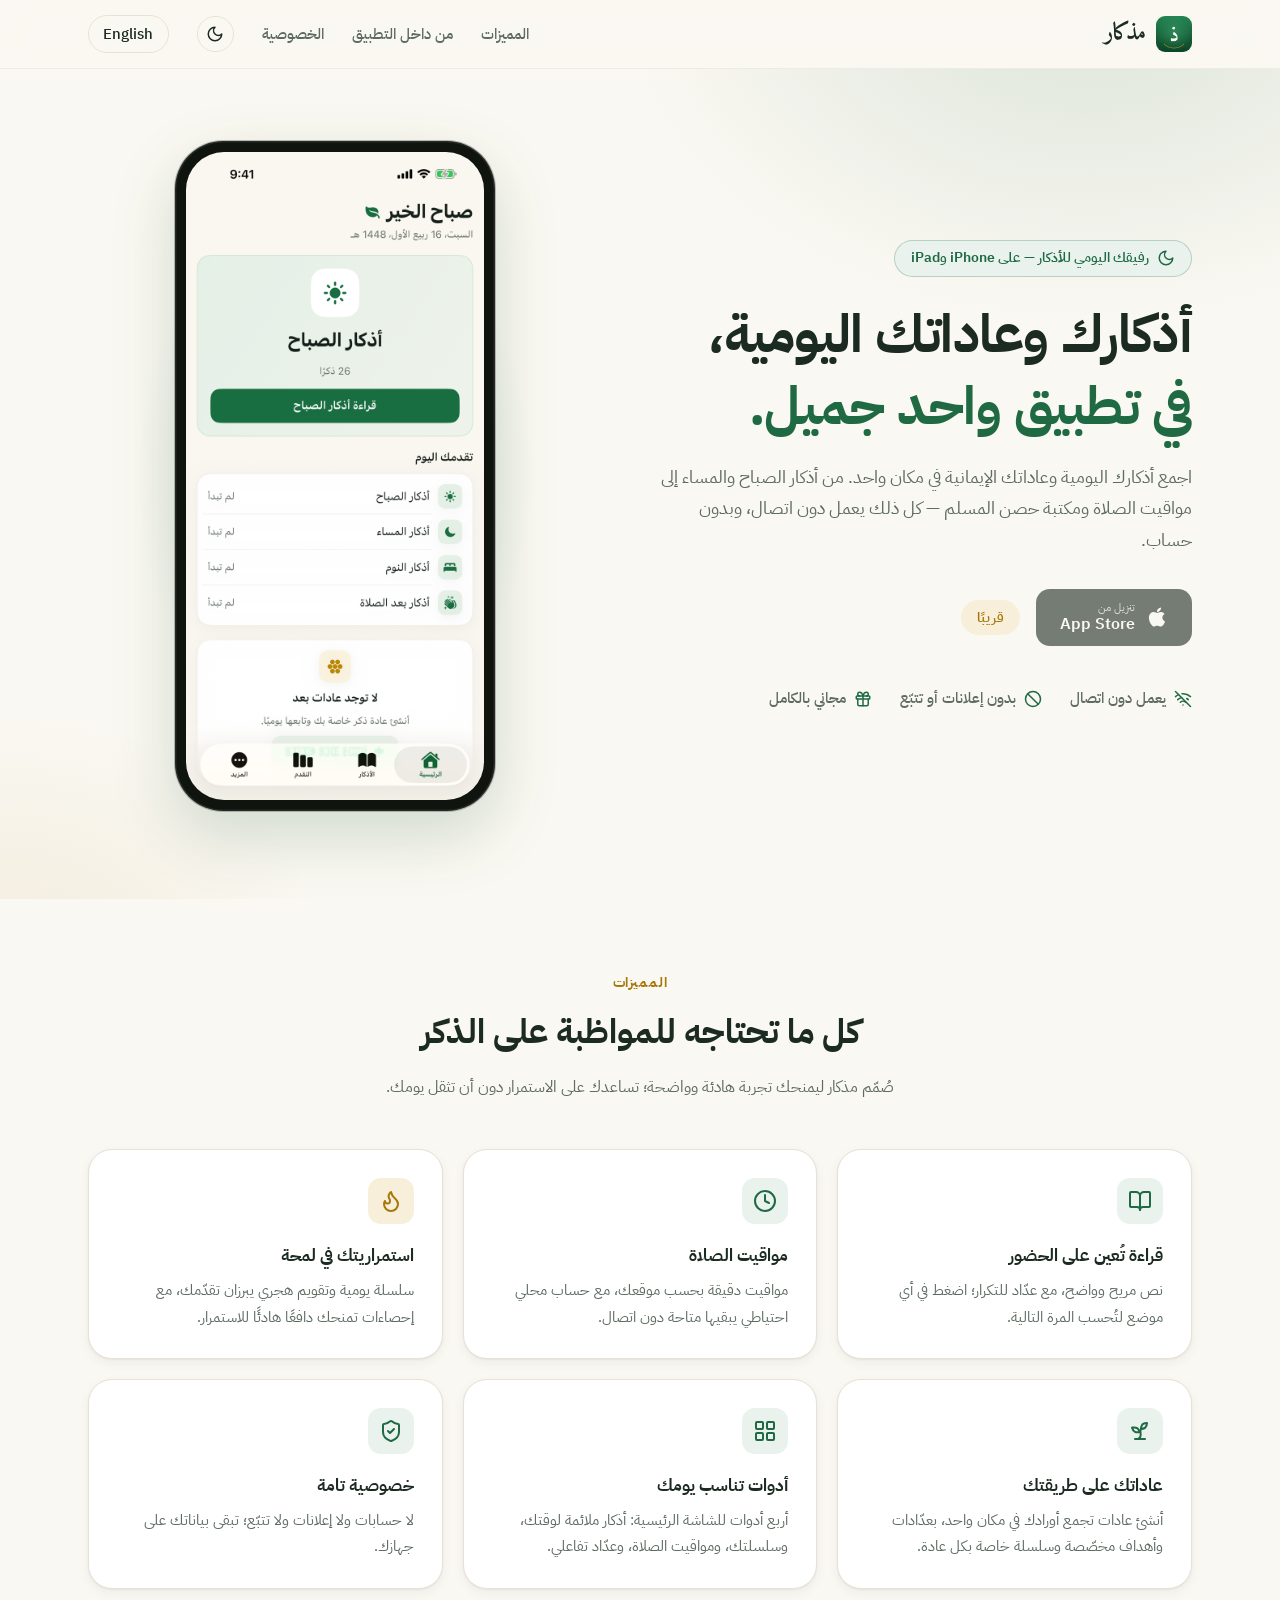
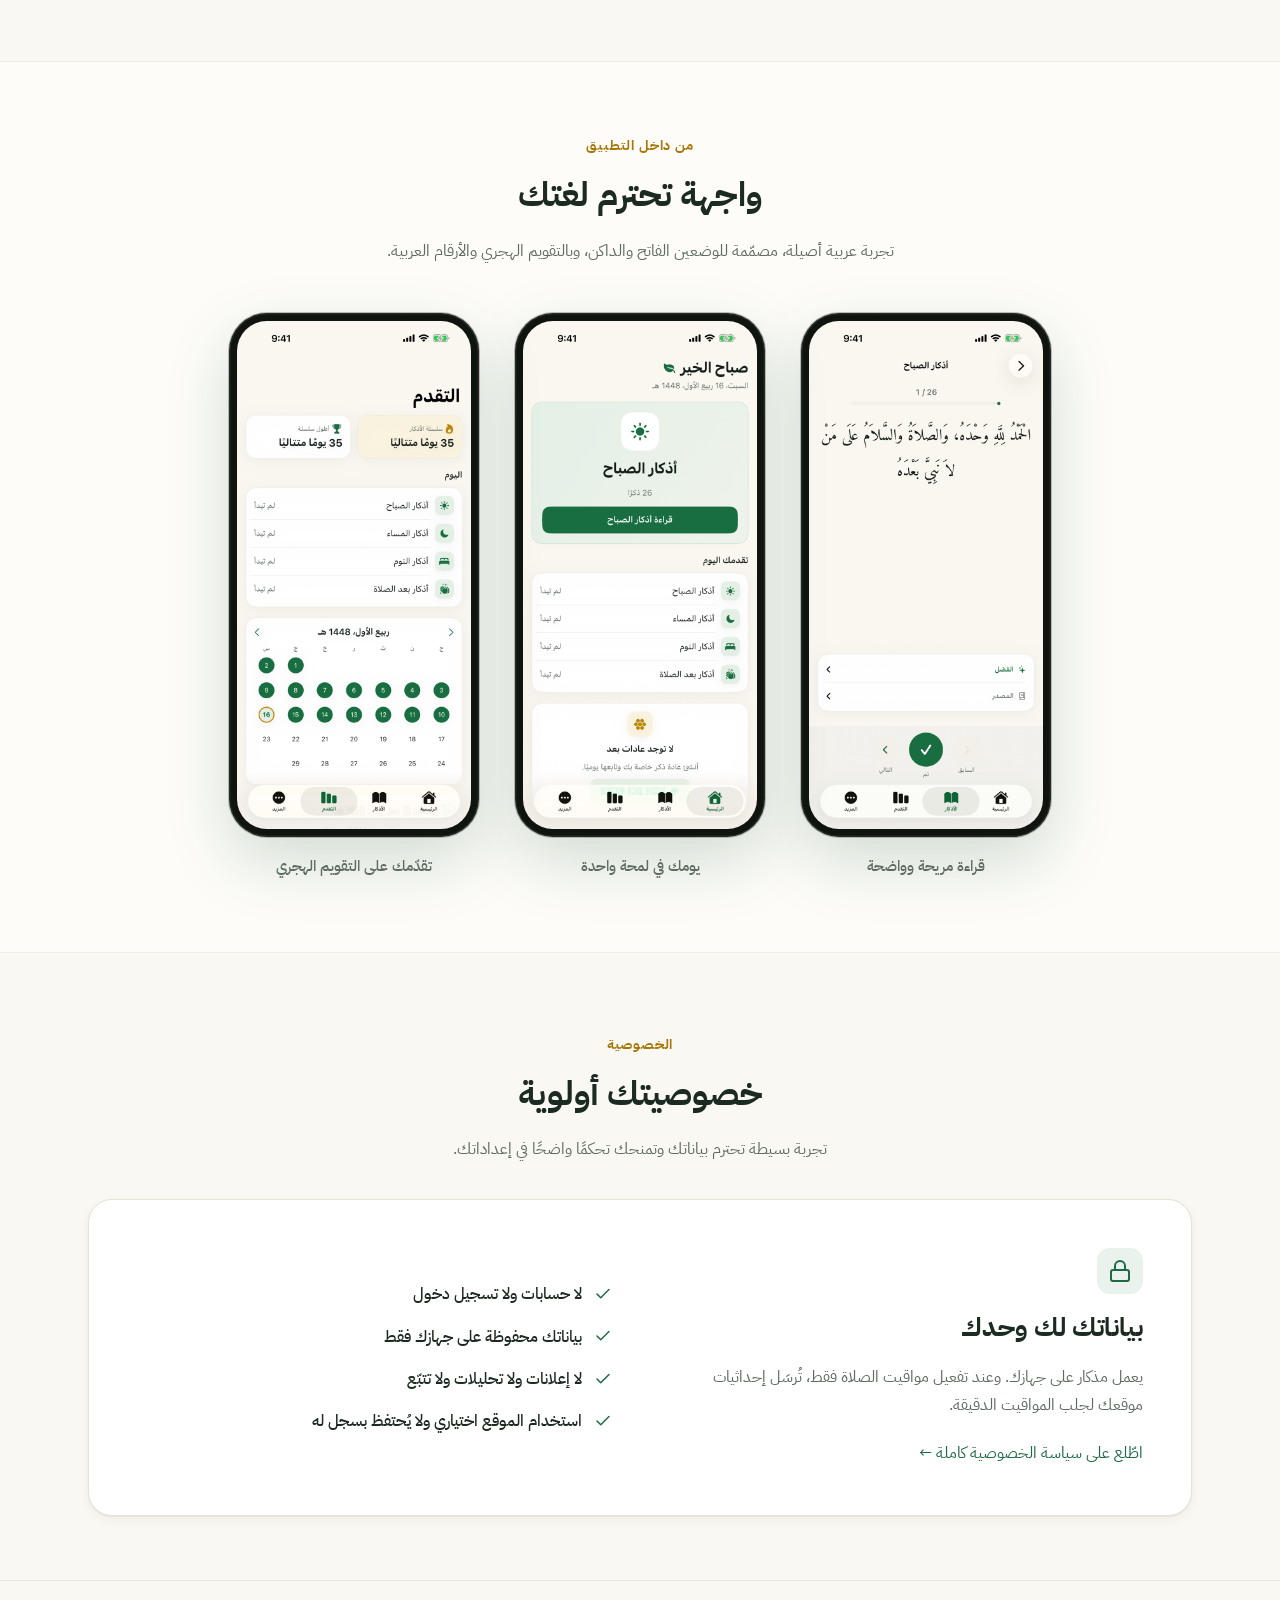
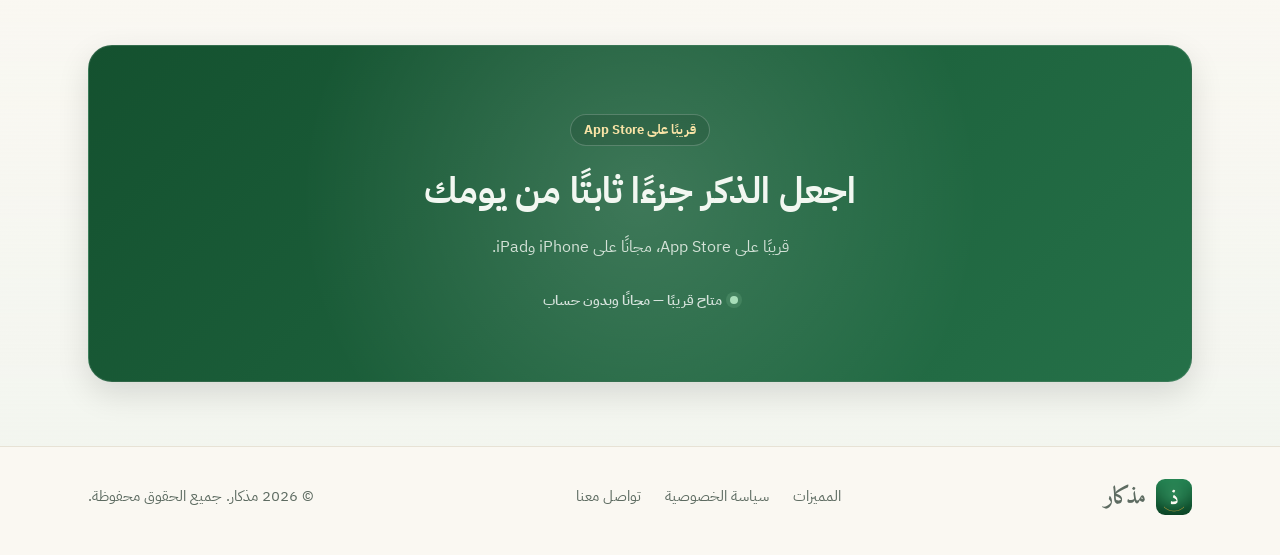
==== index.html @ 2641f6a2 "Point canonical and og:image URLs at mithkar.ibtihal.dev" ====
<!DOCTYPE html>
<html lang="ar" dir="rtl">
<head>
<meta charset="utf-8">
<meta name="viewport" content="width=device-width, initial-scale=1">
<title>مذكار — أذكارك وعاداتك اليومية</title>
<meta name="description" content="مذكار تطبيق للأذكار والعادات اليومية على iPhone وiPad: أذكار مختارة، ومكتبة حصن المسلم، ومواقيت الصلاة، وعادات تعينك على الاستمرار. يعمل دون اتصال وبدون حساب.">
<meta name="theme-color" content="#FAF8F2">
<meta property="og:title" content="مذكار — أذكارك وعاداتك اليومية">
<meta property="og:description" content="رفيقك اليومي لأذكارك وعاداتك الإيمانية — دون اتصال، وبدون حساب أو تتبّع.">
<meta property="og:image" content="https://mithkar.ibtihal.dev/assets/icon.png">
<meta property="og:locale" content="ar">
<meta property="og:type" content="website">
<link rel="canonical" href="https://mithkar.ibtihal.dev/">
<link rel="icon" href="assets/icon.png">
<link rel="preconnect" href="https://fonts.googleapis.com">
<link rel="preconnect" href="https://fonts.gstatic.com" crossorigin>
<link href="https://fonts.googleapis.com/css2?family=IBM+Plex+Sans+Arabic:wght@400;500;600;700&family=Amiri:wght@700&display=swap" rel="stylesheet">
<script>
(function(){try{var t=localStorage.getItem("mithkar-theme");if(t)document.documentElement.dataset.theme=t}catch(e){}})();
/* App screenshots follow the effective theme: with a manual override the
   dark <source> media is forced on ("all") or off ("not all"); without one it
   falls back to the OS preference. */
function applyShotTheme(){var t=document.documentElement.dataset.theme;document.querySelectorAll("picture source").forEach(function(s){s.media=t?(t==="dark"?"all":"not all"):"(prefers-color-scheme: dark)"})}
function toggleTheme(){var r=document.documentElement,d=r.dataset.theme?r.dataset.theme==="dark":matchMedia("(prefers-color-scheme: dark)").matches,n=d?"light":"dark";r.dataset.theme=n;try{localStorage.setItem("mithkar-theme",n)}catch(e){}applyShotTheme()}
document.addEventListener("DOMContentLoaded",applyShotTheme);
</script>
<link rel="stylesheet" href="styles.css?v=20260829.5">
</head>
<body>

<a class="skip-link" href="#main-content">انتقل إلى المحتوى الرئيسي</a>

<header class="site-header">
  <div class="wrap">
    <a class="brand" href="index.html" aria-label="مذكار — الرئيسية">
      <img src="assets/icon.png" alt="أيقونة مذكار">
      <span class="name">مذكار</span>
    </a>
    <nav class="nav">
      <a href="#features" class="hide-mobile">المميزات</a>
      <a href="#screens" class="hide-mobile">من داخل التطبيق</a>
      <a href="privacy.html">الخصوصية</a>
      <button class="theme-toggle" type="button" onclick="toggleTheme()" aria-label="تبديل المظهر" title="تبديل المظهر"><svg class="icon icon-sm icon-sun" aria-hidden="true" viewBox="0 0 24 24"><circle cx="12" cy="12" r="4"/><path d="M12 2v2"/><path d="M12 20v2"/><path d="m4.93 4.93 1.41 1.41"/><path d="m17.66 17.66 1.41 1.41"/><path d="M2 12h2"/><path d="M20 12h2"/><path d="m6.34 17.66-1.41 1.41"/><path d="m19.07 4.93-1.41 1.41"/></svg><svg class="icon icon-sm icon-moon" aria-hidden="true" viewBox="0 0 24 24"><path d="M12 3a6 6 0 0 0 9 9 9 9 0 1 1-9-9Z"/></svg></button>
      <a href="en.html" class="lang">English</a>
    </nav>
  </div>
</header>

<main id="main-content">
<section class="hero">
  <div class="wrap">
    <div>
      <span class="eyebrow-pill">
        <svg class="icon icon-sm" viewBox="0 0 24 24"><path d="M12 3a6 6 0 0 0 9 9 9 9 0 1 1-9-9Z"/></svg>
        رفيقك اليومي للأذكار — على iPhone وiPad
      </span>
      <h1>أذكارك وعاداتك اليومية،<br><span class="accent">في تطبيق واحد جميل.</span></h1>
      <p class="lede">اجمع أذكارك اليومية وعاداتك الإيمانية في مكان واحد. من أذكار الصباح والمساء إلى مواقيت الصلاة ومكتبة حصن المسلم — كل ذلك يعمل دون اتصال، وبدون حساب.</p>
      <div class="cta-row">
        <div class="btn-store disabled" role="img" aria-label="مذكار متاح قريبًا على App Store">
          <svg viewBox="0 0 384 512" aria-hidden="true"><path d="M318.7 268.7c-.2-36.7 16.4-64.4 50-84.8-18.8-26.9-47.2-41.7-84.7-44.6-35.5-2.7-74.3 20.7-88.5 20.7-15 0-49.4-19.7-76.4-19.7C63.3 141.2 4 184.8 4 273.5q0 39.3 14.4 81.2c12.8 36.7 59 126.7 107.2 125.2 25.2-.6 43-17.9 75.8-17.9 31.8 0 48.3 17.9 76.4 17.9 48.6-.7 90.4-82.5 102.6-119.3-65.2-30.7-61.7-90-61.7-91.9zm-56.6-164.2c27.3-32.4 24.8-61.9 24-72.5-24.1 1.4-52 16.4-67.9 34.9-17.5 19.8-27.8 44.3-25.6 71.9 26.1 2 49.9-11.4 69.5-34.3z"/></svg>
          <span class="two-line"><small>تنزيل من</small>App Store</span>
        </div>
        <span class="soon">قريبًا</span>
      </div>
      <div class="trust-row">
        <span><svg class="icon icon-sm" viewBox="0 0 24 24"><path d="M12 20h.01"/><path d="M8.5 16.429a5 5 0 0 1 7 0"/><path d="M5 12.859a10 10 0 0 1 5.17-2.69"/><path d="M19 12.859a10 10 0 0 0-2.007-1.523"/><path d="M2 8.82a15 15 0 0 1 4.177-2.643"/><path d="M22 8.82a15 15 0 0 0-11.288-3.764"/><path d="m2 2 20 20"/></svg> يعمل دون اتصال</span>
        <span><svg class="icon icon-sm" viewBox="0 0 24 24"><circle cx="12" cy="12" r="10"/><path d="m4.9 4.9 14.2 14.2"/></svg> بدون إعلانات أو تتبّع</span>
        <span><svg class="icon icon-sm" viewBox="0 0 24 24"><rect x="3" y="8" width="18" height="4" rx="1"/><path d="M12 8v13"/><path d="M19 12v7a2 2 0 0 1-2 2H7a2 2 0 0 1-2-2v-7"/><path d="M7.5 8a2.5 2.5 0 0 1 0-5A4.8 8 0 0 1 12 8a4.8 8 0 0 1 4.5-5 2.5 2.5 0 0 1 0 5"/></svg> مجاني بالكامل</span>
      </div>
    </div>
    <div class="hero-device">
      <div class="device"><picture><source media="(prefers-color-scheme: dark)" srcset="assets/01_home_ar_dark.png"><img src="assets/01_home_ar.png" alt="الشاشة الرئيسية لتطبيق مذكار" width="736" height="1600" decoding="async" fetchpriority="high"></picture></div>
    </div>
  </div>
</section>

<section class="section" id="features">
  <div class="wrap">
    <div class="section-head">
      <div class="eyebrow">المميزات</div>
      <h2>كل ما تحتاجه للمواظبة على الذكر</h2>
      <p>صُمّم مذكار ليمنحك تجربة هادئة وواضحة؛ تساعدك على الاستمرار دون أن تثقل يومك.</p>
    </div>
    <div class="features">
      <div class="card">
        <div class="icon-tile"><svg class="icon" viewBox="0 0 24 24"><path d="M12 7v14"/><path d="M3 18a1 1 0 0 1-1-1V4a1 1 0 0 1 1-1h5a4 4 0 0 1 4 4 4 4 0 0 1 4-4h5a1 1 0 0 1 1 1v13a1 1 0 0 1-1 1h-6a3 3 0 0 0-3 3 3 3 0 0 0-3-3z"/></svg></div>
        <h3>قراءة تُعين على الحضور</h3>
        <p>نص مريح وواضح، مع عدّاد للتكرار؛ اضغط في أي موضع لتُحسب المرة التالية.</p>
      </div>
      <div class="card">
        <div class="icon-tile"><svg class="icon" viewBox="0 0 24 24"><circle cx="12" cy="12" r="10"/><polyline points="12 6 12 12 16 14"/></svg></div>
        <h3>مواقيت الصلاة</h3>
        <p>مواقيت دقيقة بحسب موقعك، مع حساب محلي احتياطي يبقيها متاحة دون اتصال.</p>
      </div>
      <div class="card">
        <div class="icon-tile gold"><svg class="icon" viewBox="0 0 24 24"><path d="M8.5 14.5A2.5 2.5 0 0 0 11 12c0-1.38-.5-2-1-3-1.072-2.143-.224-4.054 2-6 .5 2.5 2 4.9 4 6.5 2 1.6 3 3.5 3 5.5a7 7 0 1 1-14 0c0-1.153.433-2.294 1-3a2.5 2.5 0 0 0 2.5 2.5z"/></svg></div>
        <h3>استمراريتك في لمحة</h3>
        <p>سلسلة يومية وتقويم هجري يبرزان تقدّمك، مع إحصاءات تمنحك دافعًا هادئًا للاستمرار.</p>
      </div>
      <div class="card">
        <div class="icon-tile"><svg class="icon" viewBox="0 0 24 24"><path d="M7 20h10"/><path d="M10 20c5.5-2.5.8-6.4 3-10"/><path d="M9.5 9.4c1.1.8 1.8 2.2 2.3 3.7-2 .4-3.5.4-4.8-.3-1.2-.6-2.3-1.9-3-4.2 2.8-.5 4.4 0 5.5.8z"/><path d="M14.1 6a7 7 0 0 0-1.1 4c1.9-.1 3.3-.6 4.3-1.4 1-1 1.6-2.3 1.7-4.6-3.1.2-4.5 1-4.9 2z"/></svg></div>
        <h3>عاداتك على طريقتك</h3>
        <p>أنشئ عادات تجمع أورادك في مكان واحد، بعدّادات وأهداف مخصّصة وسلسلة خاصة بكل عادة.</p>
      </div>
      <div class="card">
        <div class="icon-tile"><svg class="icon" viewBox="0 0 24 24"><rect width="7" height="7" x="3" y="3" rx="1"/><rect width="7" height="7" x="14" y="3" rx="1"/><rect width="7" height="7" x="14" y="14" rx="1"/><rect width="7" height="7" x="3" y="14" rx="1"/></svg></div>
        <h3>أدوات تناسب يومك</h3>
        <p>أربع أدوات للشاشة الرئيسية: أذكار ملائمة لوقتك، وسلسلتك، ومواقيت الصلاة، وعدّاد تفاعلي.</p>
      </div>
      <div class="card">
        <div class="icon-tile"><svg class="icon" viewBox="0 0 24 24"><path d="M20 13c0 5-3.5 7.5-7.66 8.95a1 1 0 0 1-.67-.01C7.5 20.5 4 18 4 13V6a1 1 0 0 1 1-1c2 0 4.5-1.2 6.24-2.72a1 1 0 0 1 1.52 0C14.51 3.81 17 5 19 5a1 1 0 0 1 1 1z"/><path d="m9 12 2 2 4-4"/></svg></div>
        <h3>خصوصية تامة</h3>
        <p>لا حسابات ولا إعلانات ولا تتبّع؛ تبقى بياناتك على جهازك.</p>
      </div>
    </div>
  </div>
</section>

<section class="section tinted" id="screens">
  <div class="wrap">
    <div class="section-head">
      <div class="eyebrow">من داخل التطبيق</div>
      <h2>واجهة تحترم لغتك</h2>
      <p>تجربة عربية أصيلة، مصمّمة للوضعين الفاتح والداكن، وبالتقويم الهجري والأرقام العربية.</p>
    </div>
    <div class="screens">
      <figure class="screen">
        <div class="device"><picture><source media="(prefers-color-scheme: dark)" srcset="assets/05_reading_ar_dark.png"><img src="assets/05_reading_ar.png" alt="صفحة قراءة الأذكار" width="736" height="1600" loading="lazy"></picture></div>
        <figcaption>قراءة مريحة وواضحة</figcaption>
      </figure>
      <figure class="screen">
        <div class="device"><picture><source media="(prefers-color-scheme: dark)" srcset="assets/01_home_ar_dark.png"><img src="assets/01_home_ar.png" alt="الشاشة الرئيسية" width="736" height="1600" loading="lazy"></picture></div>
        <figcaption>يومك في لمحة واحدة</figcaption>
      </figure>
      <figure class="screen">
        <div class="device"><picture><source media="(prefers-color-scheme: dark)" srcset="assets/02_progress_ar_dark.png"><img src="assets/02_progress_ar.png" alt="شاشة التقدم والتقويم الهجري" width="736" height="1600" loading="lazy"></picture></div>
        <figcaption>تقدّمك على التقويم الهجري</figcaption>
      </figure>
    </div>
  </div>
</section>

<section class="section privacy-section" id="privacy">
  <div class="wrap">
    <div class="section-head section-head-compact">
      <div class="eyebrow">الخصوصية</div>
      <h2>خصوصيتك أولوية</h2>
      <p>تجربة بسيطة تحترم بياناتك وتمنحك تحكمًا واضحًا في إعداداتك.</p>
    </div>
    <div class="privacy-grid">
      <div>
        <div class="badge-lock"><svg class="icon" viewBox="0 0 24 24"><rect width="18" height="11" x="3" y="11" rx="2" ry="2"/><path d="M7 11V7a5 5 0 0 1 10 0v4"/></svg></div>
        <h2>بياناتك لك وحدك</h2>
        <p>يعمل مذكار على جهازك. وعند تفعيل مواقيت الصلاة فقط، تُرسَل إحداثيات موقعك لجلب المواقيت الدقيقة.</p>
        <a href="privacy.html">اطّلع على سياسة الخصوصية كاملة ←</a>
      </div>
      <ul class="check-list">
        <li><svg class="icon icon-sm" viewBox="0 0 24 24"><path d="M20 6 9 17l-5-5"/></svg> لا حسابات ولا تسجيل دخول</li>
        <li><svg class="icon icon-sm" viewBox="0 0 24 24"><path d="M20 6 9 17l-5-5"/></svg> بياناتك محفوظة على جهازك فقط</li>
        <li><svg class="icon icon-sm" viewBox="0 0 24 24"><path d="M20 6 9 17l-5-5"/></svg> لا إعلانات ولا تحليلات ولا تتبّع</li>
        <li><svg class="icon icon-sm" viewBox="0 0 24 24"><path d="M20 6 9 17l-5-5"/></svg> استخدام الموقع اختياري ولا يُحتفظ بسجل له</li>
      </ul>
    </div>
  </div>
</section>

<section class="final-cta-section" aria-labelledby="cta-title">
  <div class="wrap">
    <div class="cta-band">
      <span class="cta-kicker">قريبًا على App Store</span>
      <h2 id="cta-title">اجعل الذكر جزءًا ثابتًا من يومك</h2>
      <p>قريبًا على App Store، مجانًا على iPhone وiPad.</p>
      <div class="cta-availability"><span aria-hidden="true"></span> متاح قريبًا — مجانًا وبدون حساب</div>
    </div>
  </div>
</section>
</main>

<footer class="site-footer">
  <div class="wrap">
    <a class="brand" href="index.html" aria-label="مذكار — الرئيسية">
      <img src="assets/icon.png" alt="">
      <span class="name">مذكار</span>
    </a>
    <nav>
      <a href="#features">المميزات</a>
      <a href="privacy.html">سياسة الخصوصية</a>
      <a href="mailto:ibtihal.alhejaili@gmail.com">تواصل معنا</a>
    </nav>
    <span>© 2026 مذكار. جميع الحقوق محفوظة.</span>
  </div>
</footer>

</body>
</html>
---- styles.css ----
/* Mithkar site — shared styles (RTL & LTR via logical properties) */
:root {
  --bg: #FAF8F2;
  --surface: #FFFFFF;
  --ink: #1C2B21;
  --muted: #5D6B61;
  --line: #E7E2D5;
  --green: #1F6A43;
  --green-deep: #14512F;
  --green-ink: #0E3B22;
  --green-soft: #E9F2EC;
  --gold: #A8770A;
  --gold-soft: #F7EFD9;
  --cta-from: #14512F;
  --cta-to: #2A7A50;
  --cta-text: #F2F7F1;
  --shadow-sm: 0 1px 2px rgb(28 43 33 / .06), 0 4px 12px rgb(28 43 33 / .05);
  --shadow-lg: 0 24px 64px rgb(20 81 47 / .18);
  --r-sm: 12px; --r-md: 16px; --r-lg: 24px;
}
@media (prefers-color-scheme: dark) {
  :root:not([data-theme="light"]) {
    --bg: #12160F;
    --surface: #1A2018;
    --ink: #E9E7DE;
    --muted: #9FA89B;
    --line: #2A322A;
    --green: #7CC59A;
    --green-deep: #5FB183;
    --green-ink: #CBE8D6;
    --green-soft: #1D2B21;
    --gold: #D9A83C;
    --gold-soft: #2A2314;
    --cta-from: #163A27;
    --cta-to: #1E4E34;
    --cta-text: #F1F5EF;
    --shadow-sm: 0 1px 2px rgb(0 0 0 / .3), 0 4px 12px rgb(0 0 0 / .25);
    --shadow-lg: 0 24px 64px rgb(0 0 0 / .5);
  }
}
:root[data-theme="dark"] {
    --bg: #12160F;
    --surface: #1A2018;
    --ink: #E9E7DE;
    --muted: #9FA89B;
    --line: #2A322A;
    --green: #7CC59A;
    --green-deep: #5FB183;
    --green-ink: #CBE8D6;
    --green-soft: #1D2B21;
    --gold: #D9A83C;
    --gold-soft: #2A2314;
    --cta-from: #163A27;
    --cta-to: #1E4E34;
    --cta-text: #F1F5EF;
    --shadow-sm: 0 1px 2px rgb(0 0 0 / .3), 0 4px 12px rgb(0 0 0 / .25);
    --shadow-lg: 0 24px 64px rgb(0 0 0 / .5);
}

* { margin: 0; padding: 0; box-sizing: border-box; }
html { scroll-behavior: smooth; scroll-padding-top: 5.5rem; }
html:focus-within { scroll-behavior: smooth; }
body {
  font-family: "IBM Plex Sans Arabic", "IBM Plex Sans", -apple-system, "Segoe UI", sans-serif;
  background: var(--bg); color: var(--ink);
  line-height: 1.75; font-size: 1rem;
  -webkit-font-smoothing: antialiased;
}
a { color: var(--green); text-decoration: none; }
a:hover { text-decoration: underline; text-underline-offset: .18em; }
a:focus-visible, button:focus-visible { outline: 3px solid var(--gold); outline-offset: 3px; }
img { max-width: 100%; display: block; }
.wrap { max-width: 72rem; margin-inline: auto; padding-inline: 1.5rem; }
.skip-link { position: fixed; inset-inline-start: 1rem; top: .75rem; z-index: 100; padding: .55rem 1rem; border-radius: .6rem; background: var(--ink); color: var(--bg); transform: translateY(-160%); }
.skip-link:focus { transform: translateY(0); }

.icon { width: 24px; height: 24px; stroke: currentColor; fill: none;
        stroke-width: 2; stroke-linecap: round; stroke-linejoin: round; flex: none; }
.icon-sm { width: 18px; height: 18px; }

/* ---------- header ---------- */
.site-header {
  position: sticky; top: 0; z-index: 20;
  background: color-mix(in srgb, var(--bg) 82%, transparent);
  -webkit-backdrop-filter: blur(14px); backdrop-filter: blur(14px);
  border-bottom: 1px solid color-mix(in srgb, var(--line) 60%, transparent);
}
.site-header .wrap { display: flex; align-items: center; justify-content: space-between; height: 4.25rem; }
.brand { display: flex; align-items: center; gap: .65rem; color: var(--ink); }
.brand img { width: 36px; height: 36px; border-radius: 9px; }
.brand .name { font-family: "Amiri", serif; font-weight: 700; font-size: 1.45rem; line-height: 1; }
.brand .name-latin { font-weight: 700; font-size: 1.15rem; }
.nav { display: flex; align-items: center; gap: 1.75rem; font-size: .95rem; font-weight: 500; }
.nav a { color: var(--muted); transition: color .15s; }
.nav a:hover { color: var(--ink); }
.nav .lang {
  border: 1px solid var(--line); border-radius: 999px;
  padding: .3rem .9rem; color: var(--ink);
}
.nav .lang:hover { border-color: var(--green); color: var(--green); }
.theme-toggle {
  width: 2.3rem; height: 2.3rem; border-radius: 999px;
  border: 1px solid var(--line); background: transparent; color: var(--ink);
  display: grid; place-items: center; cursor: pointer; padding: 0;
}
.theme-toggle:hover { border-color: var(--green); color: var(--green); }
.theme-toggle .icon-sun { display: none; }
.theme-toggle .icon-moon { display: block; }
@media (prefers-color-scheme: dark) {
  :root:not([data-theme="light"]) .theme-toggle .icon-sun { display: block; }
  :root:not([data-theme="light"]) .theme-toggle .icon-moon { display: none; }
}
:root[data-theme="dark"] .theme-toggle .icon-sun { display: block; }
:root[data-theme="dark"] .theme-toggle .icon-moon { display: none; }

/* ---------- buttons ---------- */
.btn-store {
  display: inline-flex; align-items: center; gap: .7rem;
  background: var(--ink); color: var(--bg);
  padding: .78rem 1.5rem; border-radius: 14px;
  font-weight: 600; font-size: 1.02rem; line-height: 1.2;
}
.btn-store svg { width: 22px; height: 22px; fill: currentColor; }
.btn-store .two-line { display: flex; flex-direction: column; align-items: flex-start; }
.btn-store .two-line small { font-size: .68rem; font-weight: 400; opacity: .8; }
.btn-store.disabled { opacity: .6; cursor: default; }
.soon {
  display: inline-flex; align-items: center; gap: .4rem;
  background: var(--gold-soft); color: var(--gold);
  border-radius: 999px; padding: .35rem 1rem;
  font-size: .85rem; font-weight: 600;
}

/* ---------- hero ---------- */
.hero { position: relative; overflow: clip; }
.hero::before {
  content: ""; position: absolute; inset: 0; z-index: -1;
  background:
    radial-gradient(42rem 30rem at 85% -10%, color-mix(in srgb, var(--green) 14%, transparent), transparent 70%),
    radial-gradient(30rem 24rem at 0% 110%, color-mix(in srgb, var(--gold) 10%, transparent), transparent 70%);
}
.hero .wrap {
  display: grid; grid-template-columns: 1.05fr .95fr; gap: 4rem;
  align-items: center; padding-block: 4.5rem 5.5rem;
}
.eyebrow-pill {
  display: inline-flex; align-items: center; gap: .5rem;
  background: var(--green-soft); color: var(--green);
  border: 1px solid color-mix(in srgb, var(--green) 25%, transparent);
  border-radius: 999px; padding: .35rem 1rem;
  font-size: .85rem; font-weight: 600; margin-bottom: 1.4rem;
}
.hero h1 {
  font-size: clamp(2.2rem, 4.5vw, 3.3rem); line-height: 1.35;
  font-weight: 700; letter-spacing: -.01em;
}
.hero h1 .accent { color: var(--green); }
.hero .lede {
  color: var(--muted); font-size: 1.13rem; max-width: 34rem;
  margin-block: 1.25rem 2rem;
}
.cta-row { display: flex; align-items: center; gap: 1rem; flex-wrap: wrap; }
.trust-row {
  display: flex; gap: 1.75rem; flex-wrap: wrap;
  margin-top: 2.5rem; color: var(--muted); font-size: .92rem; font-weight: 500;
}
.trust-row span { display: inline-flex; align-items: center; gap: .5rem; }
.trust-row .icon-sm { color: var(--green); }

.hero-device { justify-self: center; position: relative; }
.hero-device::before {
  content: ""; position: absolute; inset: 8% -12%; z-index: -1; border-radius: 50%;
  background: radial-gradient(closest-side, color-mix(in srgb, var(--green) 20%, transparent), transparent);
}
.device {
  background: #10140F; padding: 11px; border-radius: 48px;
  box-shadow: var(--shadow-lg), inset 0 0 0 1.5px rgb(255 255 255 / .09), 0 0 0 1px rgb(0 0 0 / .24);
  width: min(320px, 78vw);
}
.device img {
  display: block; width: 100%; height: auto !important;
  aspect-ratio: 736 / 1600; object-fit: contain;
  border-radius: 38px;
}

/* ---------- sections ---------- */
.section { padding-block: 4.5rem; }
.section.tinted { background: color-mix(in srgb, var(--surface) 55%, var(--bg));
                  border-block: 1px solid color-mix(in srgb, var(--line) 55%, transparent); }
.section-head { text-align: center; max-width: 38rem; margin: 0 auto 3rem; }
.section-head .eyebrow {
  color: var(--gold); font-weight: 700; font-size: .85rem;
  letter-spacing: .06em; text-transform: uppercase;
}
.section-head h2 { font-size: clamp(1.6rem, 3vw, 2.1rem); margin-block: .5rem .75rem; }
.section-head p { color: var(--muted); }

/* features */
.features { display: grid; grid-template-columns: repeat(3, 1fr); gap: 1.25rem; }
.card {
  background: var(--surface); border: 1px solid var(--line);
  border-radius: var(--r-lg); padding: 1.75rem;
  box-shadow: var(--shadow-sm);
  transition: transform .2s, box-shadow .2s;
}
@media (hover: hover) {
  .card:hover { transform: translateY(-3px); box-shadow: 0 8px 28px rgb(28 43 33 / .1); }
}
.icon-tile {
  width: 46px; height: 46px; border-radius: 13px;
  display: grid; place-items: center; margin-bottom: 1rem;
  background: var(--green-soft); color: var(--green);
}
.icon-tile.gold { background: var(--gold-soft); color: var(--gold); }
.card h3 { font-size: 1.08rem; margin-bottom: .4rem; }
.card p { color: var(--muted); font-size: .95rem; }

/* screens */
.screens { display: flex; justify-content: center; gap: 2.25rem; flex-wrap: wrap; }
.screen { text-align: center; }
.screen .device { width: min(250px, 70vw); padding: 8px; border-radius: 38px; }
.screen .device img { border-radius: 30px; }
.screen figcaption { margin-top: 1rem; color: var(--muted); font-size: .95rem; font-weight: 500; }

/* privacy */
.privacy-section { padding-block: 5rem 4rem; }
.section-head-compact { margin-bottom: 2.25rem; }
.privacy-grid {
  display: grid; grid-template-columns: 1fr 1fr; gap: 3.5rem; align-items: center;
  background: var(--surface); border: 1px solid var(--line);
  border-radius: var(--r-lg); padding: 3rem; box-shadow: var(--shadow-sm);
}
.privacy-grid h2 { font-size: 1.6rem; margin-block: .75rem .75rem; }
.privacy-grid > div > p { color: var(--muted); margin-bottom: 1.25rem; }
.check-list { list-style: none; display: grid; gap: .9rem; }
.check-list li { display: flex; align-items: flex-start; gap: .75rem; font-weight: 500; }
.check-list .icon-sm { color: var(--green); margin-top: .3rem; }
.badge-lock {
  width: 46px; height: 46px; border-radius: 13px;
  display: grid; place-items: center;
  background: var(--green-soft); color: var(--green);
}

/* closing call to action */
.final-cta-section {
  padding-block: 4rem;
  background: linear-gradient(180deg, transparent, color-mix(in srgb, var(--green-soft) 42%, transparent));
  border-top: 1px solid color-mix(in srgb, var(--line) 65%, transparent);
}
.cta-band {
  position: relative; overflow: hidden; isolation: isolate;
  background: linear-gradient(135deg, var(--cta-from), var(--cta-to) 130%);
  border: 1px solid color-mix(in srgb, var(--cta-text) 12%, transparent);
  box-shadow: 0 12px 32px rgb(0 0 0 / .12);
  border-radius: var(--r-lg); padding: 4.25rem 2rem; text-align: center; color: var(--cta-text);
}
.cta-band::before {
  content: ""; position: absolute; z-index: -1; inset: -60% 18% auto;
  width: 64%; aspect-ratio: 1; border-radius: 50%;
  background: radial-gradient(circle, rgb(255 255 255 / .15), transparent 68%);
}
.cta-kicker {
  display: inline-flex; align-items: center; min-height: 2rem; padding-inline: .8rem;
  border: 1px solid rgb(255 255 255 / .2); border-radius: 999px;
  color: #F8E3A6; background: rgb(0 0 0 / .1); font-size: .82rem; font-weight: 700;
}
.cta-band h2 { font-size: clamp(1.7rem, 3vw, 2.25rem); margin: .85rem 0 .65rem; }
.cta-band p { opacity: .84; max-width: 34rem; margin: 0 auto 1.5rem; }
.cta-availability { display: inline-flex; align-items: center; gap: .5rem; font-size: .9rem; font-weight: 600; color: rgb(255 255 255 / .8); }
.cta-availability > span { width: .5rem; height: .5rem; border-radius: 50%; background: #A7DEB9; box-shadow: 0 0 0 4px rgb(167 222 185 / .14); }

/* footer */
.site-footer { border-top: 1px solid var(--line); margin-top: 0; }
.prose + .site-footer { margin-top: 3rem; }
.site-footer .wrap {
  display: flex; align-items: center; justify-content: space-between;
  flex-wrap: wrap; gap: 1rem; padding-block: 2rem 2.5rem;
  color: var(--muted); font-size: .92rem;
}
.site-footer nav { display: flex; gap: 1.5rem; }
.site-footer a { color: var(--muted); }
.site-footer a:hover { color: var(--green); }

/* prose (privacy page) */
.prose { max-width: 42rem; margin-inline: auto; padding-block: 3rem 1rem; }
.prose h1 { font-size: 1.7rem; margin-bottom: .25rem; }
.prose h2 { font-size: 1.15rem; margin-top: 2rem; margin-bottom: .4rem; }
.prose p { margin-bottom: .6rem; }
.prose .muted { color: var(--muted); font-size: .9rem; }
.prose .divider { border: 0; border-top: 1px solid var(--line); margin-block: 3rem; }

@media (max-width: 56rem) {
  .hero .wrap { grid-template-columns: 1fr; text-align: center; gap: 3rem; padding-block: 3rem 4rem; }
  .hero .lede { margin-inline: auto; }
  .cta-row, .trust-row { justify-content: center; }
  .features { grid-template-columns: 1fr 1fr; }
  .privacy-grid { grid-template-columns: 1fr; padding: 2rem; gap: 2rem; }
}
@media (max-width: 38rem) {
  .features { grid-template-columns: 1fr; }
  .nav { gap: 1rem; }
  .nav .hide-mobile { display: none; }
  .site-header .wrap { height: 4rem; padding-inline: 1rem; }
  .brand img { width: 32px; height: 32px; }
  .nav .lang { padding-inline: .7rem; }
  .section { padding-block: 3.5rem; }
  .privacy-grid { padding: 1.5rem; }
  .privacy-section { padding-block: 3.5rem; }
  .final-cta-section { padding-block: 3rem; }
  .cta-band { padding: 3.25rem 1.25rem; }
  .site-footer .wrap { justify-content: center; text-align: center; }
}

@media (prefers-reduced-motion: reduce) {
  html, html:focus-within { scroll-behavior: auto; }
  *, *::before, *::after { transition-duration: .01ms !important; animation-duration: .01ms !important; animation-iteration-count: 1 !important; }
}
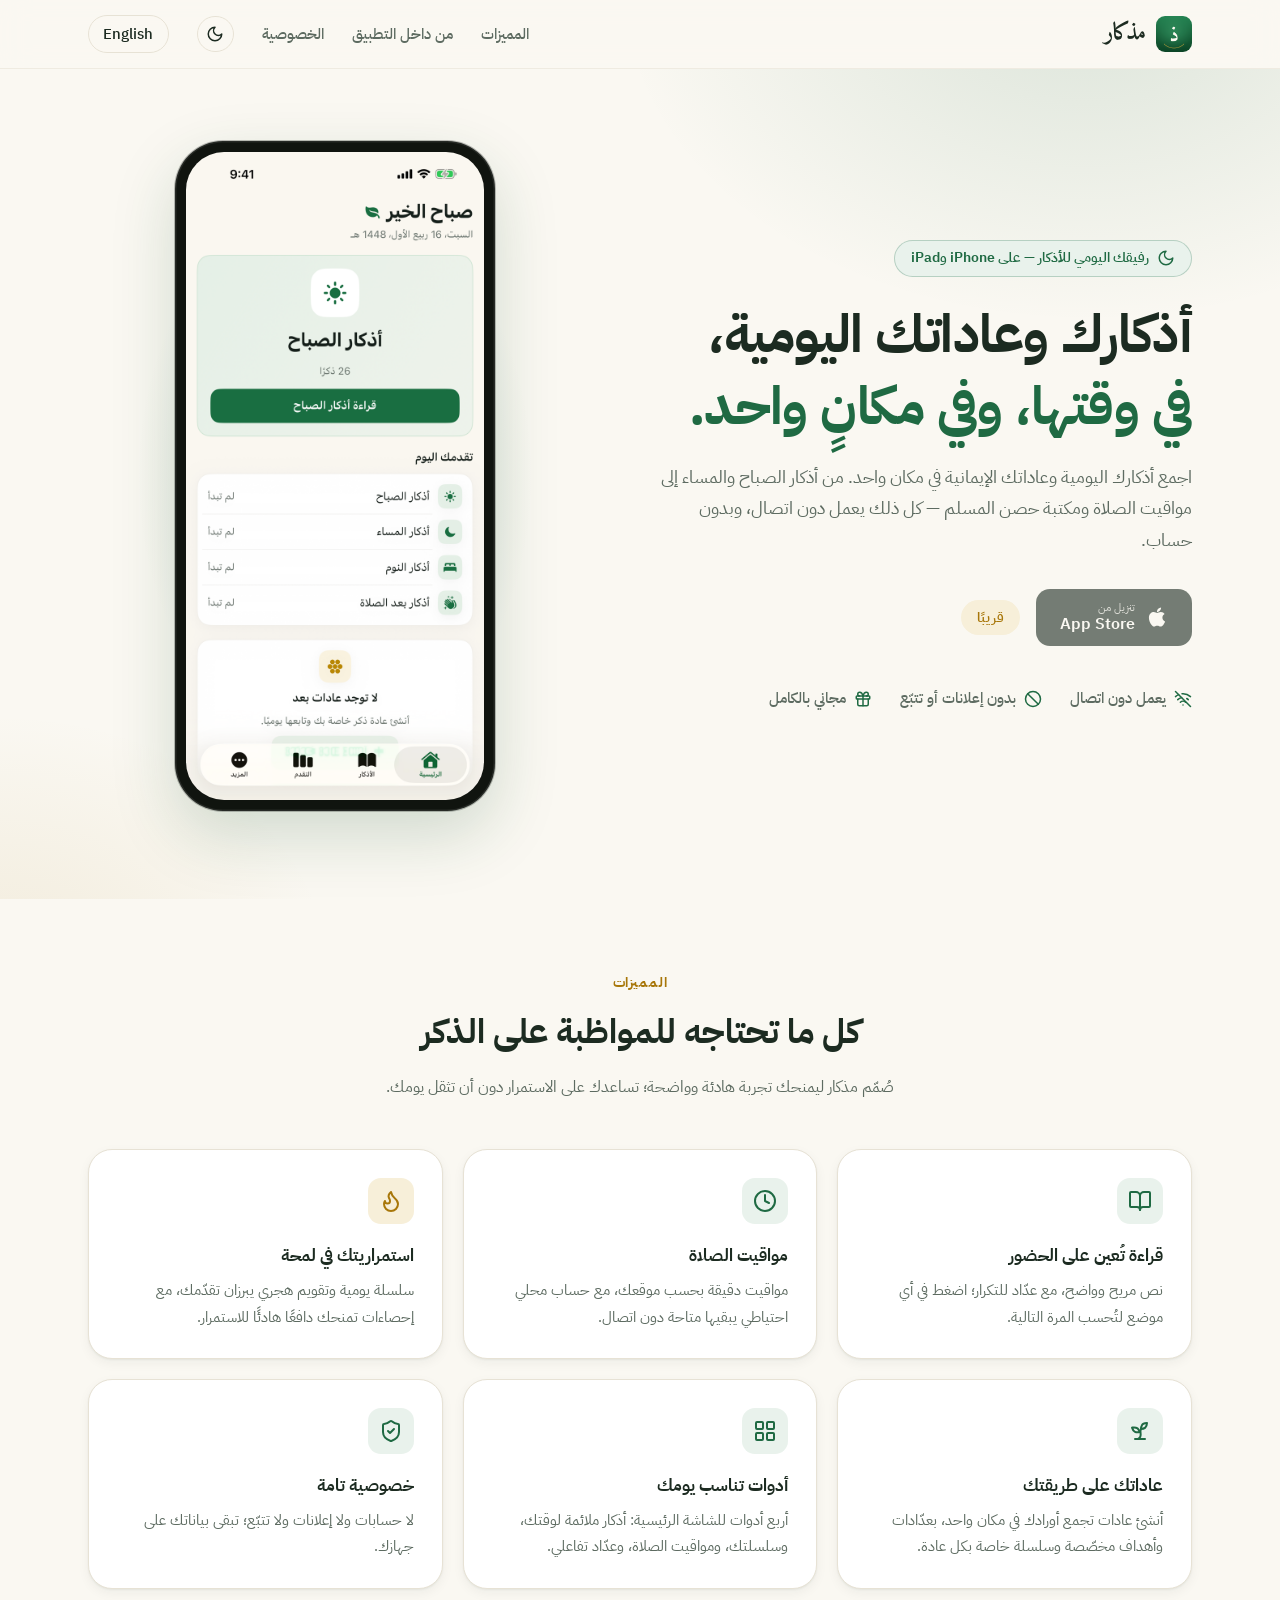
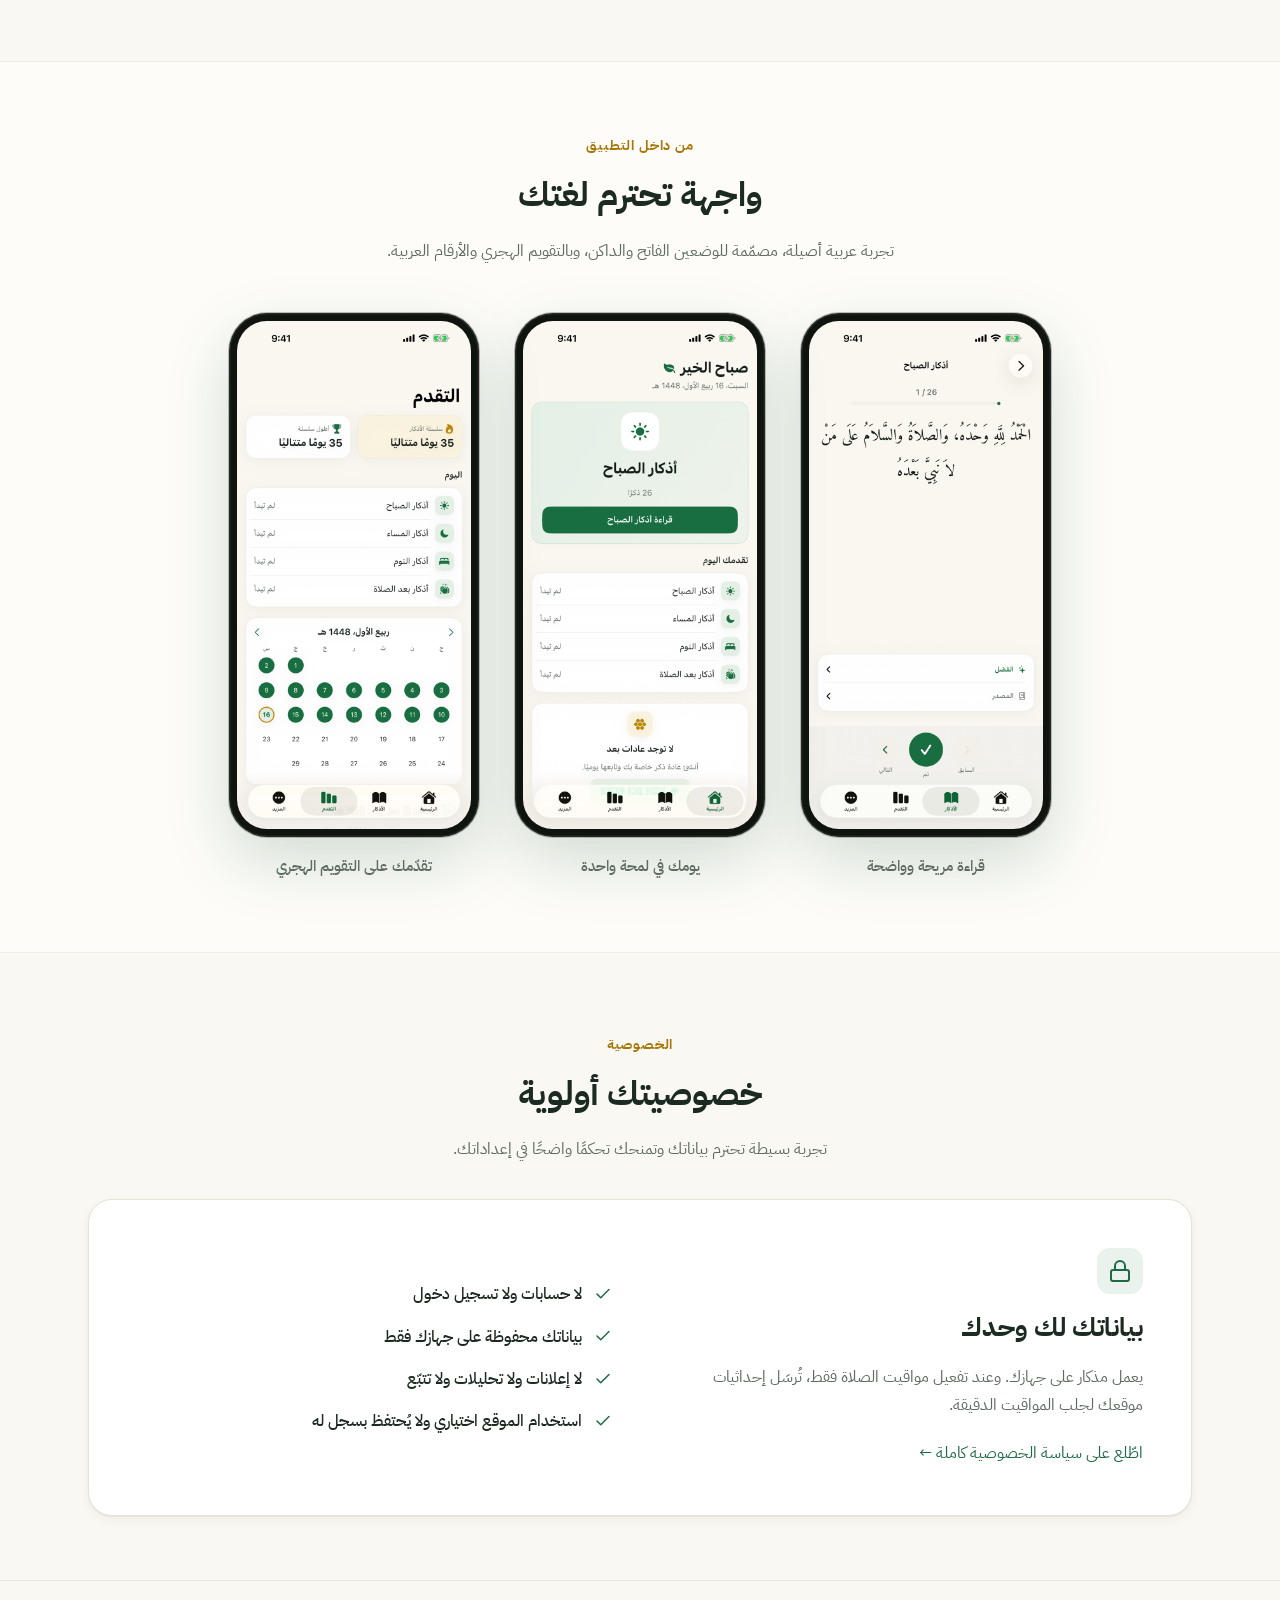
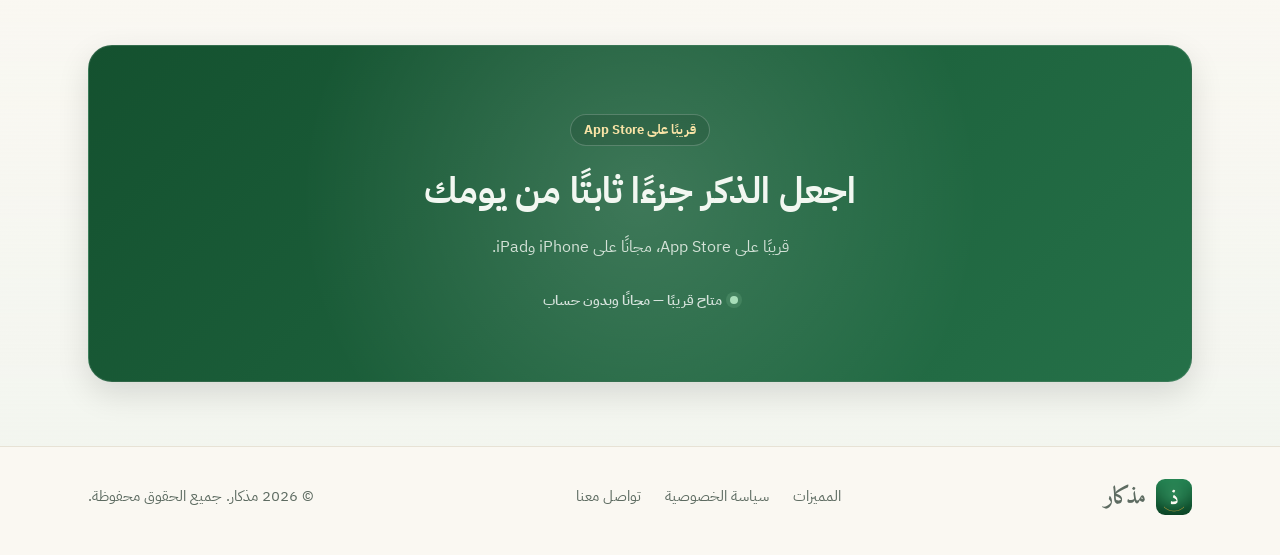
==== commit 1fcd69f6: "Update hero tagline and add a contact page" ====
--- a/index.html
+++ b/index.html
@@ -25,7 +25,7 @@
 function toggleTheme(){var r=document.documentElement,d=r.dataset.theme?r.dataset.theme==="dark":matchMedia("(prefers-color-scheme: dark)").matches,n=d?"light":"dark";r.dataset.theme=n;try{localStorage.setItem("mithkar-theme",n)}catch(e){}applyShotTheme()}
 document.addEventListener("DOMContentLoaded",applyShotTheme);
 </script>
-<link rel="stylesheet" href="styles.css?v=20260829.5">
+<link rel="stylesheet" href="styles.css?v=20260829.6">
 </head>
 <body>
 
@@ -55,7 +55,7 @@
         <svg class="icon icon-sm" viewBox="0 0 24 24"><path d="M12 3a6 6 0 0 0 9 9 9 9 0 1 1-9-9Z"/></svg>
         رفيقك اليومي للأذكار — على iPhone وiPad
       </span>
-      <h1>أذكارك وعاداتك اليومية،<br><span class="accent">في تطبيق واحد جميل.</span></h1>
+      <h1>أذكارك وعاداتك اليومية،<br><span class="accent">في وقتها، وفي مكانٍ واحد.</span></h1>
       <p class="lede">اجمع أذكارك اليومية وعاداتك الإيمانية في مكان واحد. من أذكار الصباح والمساء إلى مواقيت الصلاة ومكتبة حصن المسلم — كل ذلك يعمل دون اتصال، وبدون حساب.</p>
       <div class="cta-row">
         <div class="btn-store disabled" role="img" aria-label="مذكار متاح قريبًا على App Store">
@@ -187,7 +187,7 @@
     <nav>
       <a href="#features">المميزات</a>
       <a href="privacy.html">سياسة الخصوصية</a>
-      <a href="mailto:ibtihal.alhejaili@gmail.com">تواصل معنا</a>
+      <a href="contact.html">تواصل معنا</a>
     </nav>
     <span>© 2026 مذكار. جميع الحقوق محفوظة.</span>
   </div>
--- a/styles.css
+++ b/styles.css
@@ -289,6 +289,28 @@
 .prose .muted { color: var(--muted); font-size: .9rem; }
 .prose .divider { border: 0; border-top: 1px solid var(--line); margin-block: 3rem; }
 
+/* contact page */
+.contact-card { text-align: center; margin-block: 1.5rem 2.5rem; }
+.contact-card .icon-tile { margin-inline: auto; }
+.contact-email {
+  display: flex; align-items: center; justify-content: center;
+  gap: .75rem; flex-wrap: wrap; margin-top: .85rem;
+}
+.contact-email span {
+  background: var(--green-soft); color: var(--green-ink);
+  border: 1px solid color-mix(in srgb, var(--green) 25%, transparent);
+  border-radius: var(--r-sm); padding: .55rem 1.1rem;
+  font-weight: 600; unicode-bidi: isolate; user-select: all;
+}
+.btn-copy {
+  border: 1px solid var(--line); background: transparent; color: var(--ink);
+  border-radius: var(--r-sm); padding: .55rem 1.2rem;
+  font: inherit; font-weight: 600; cursor: pointer;
+}
+.btn-copy:hover { border-color: var(--green); color: var(--green); }
+.copy-status { min-height: 1.6rem; margin-top: .6rem; color: var(--green); font-weight: 600; }
+.plain-list { margin-block: .5rem 0; padding-inline-start: 1.25rem; color: var(--muted); }
+
 @media (max-width: 56rem) {
   .hero .wrap { grid-template-columns: 1fr; text-align: center; gap: 3rem; padding-block: 3rem 4rem; }
   .hero .lede { margin-inline: auto; }
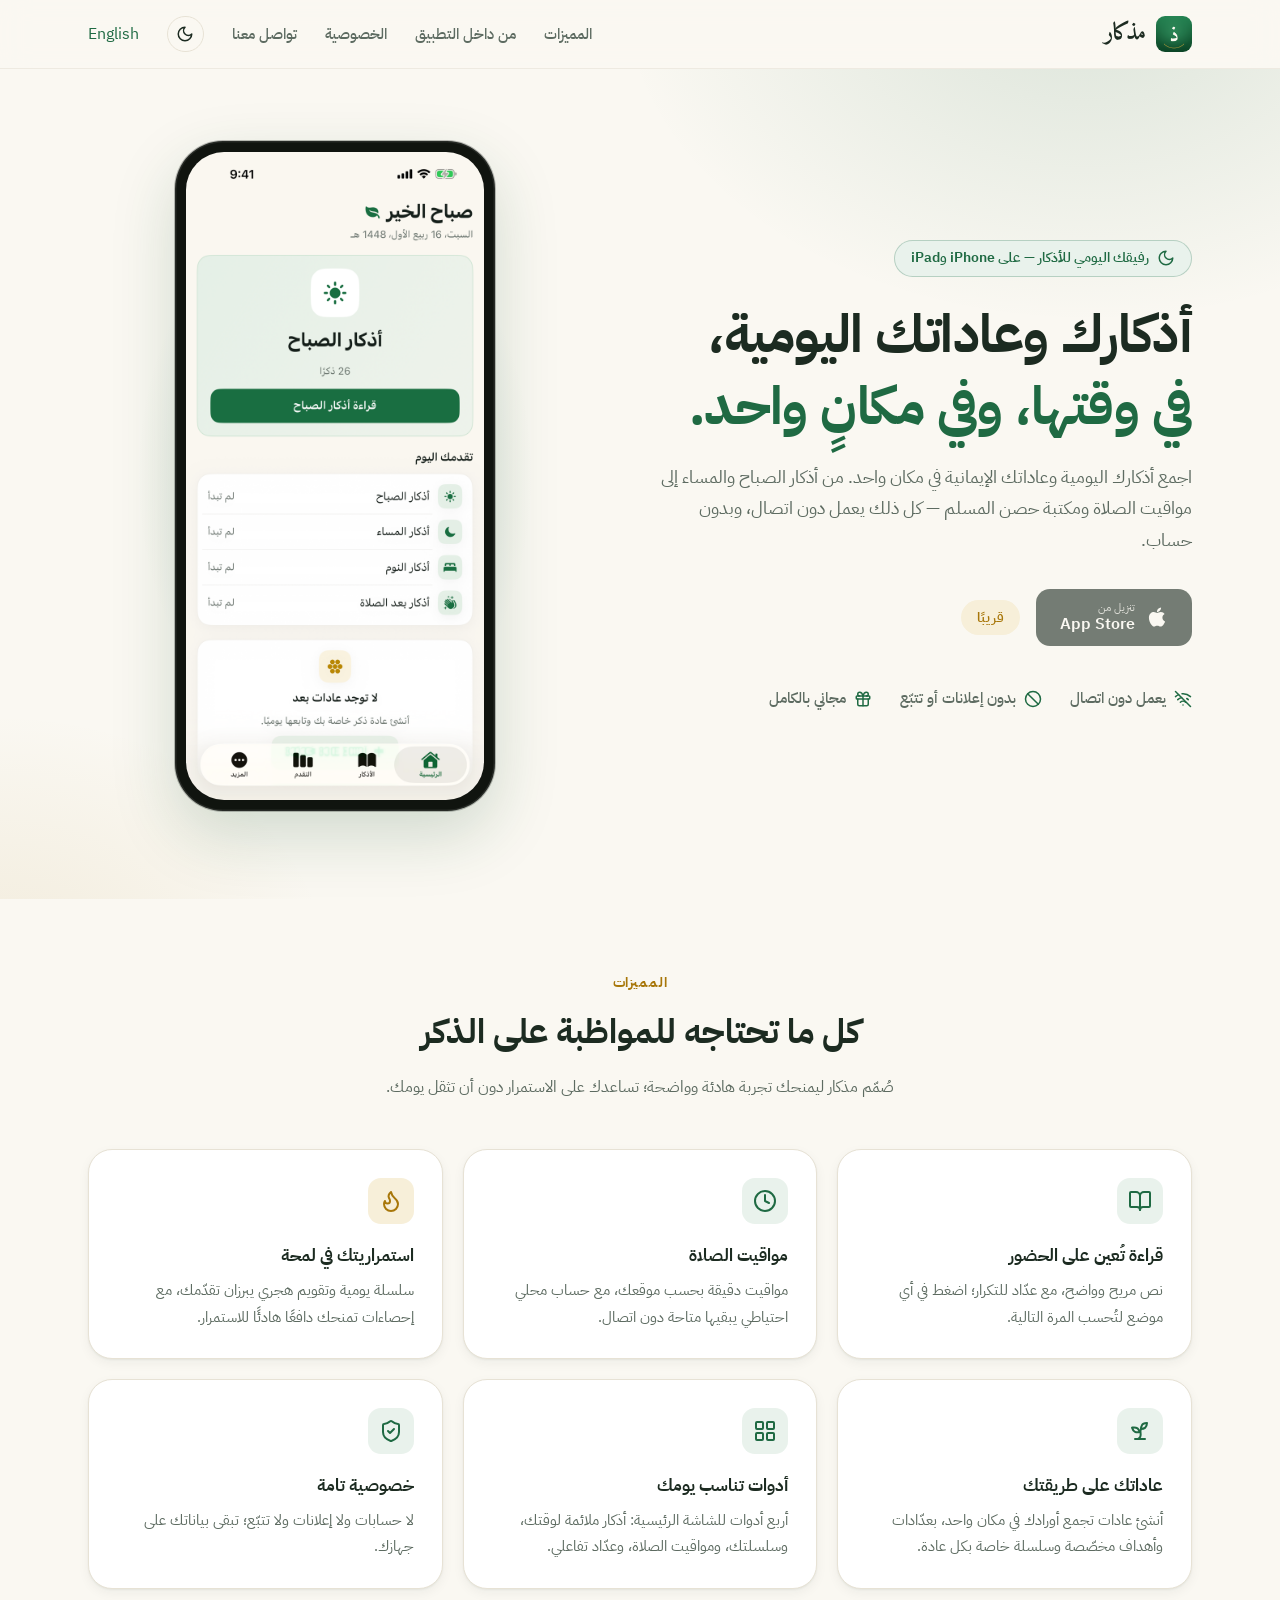
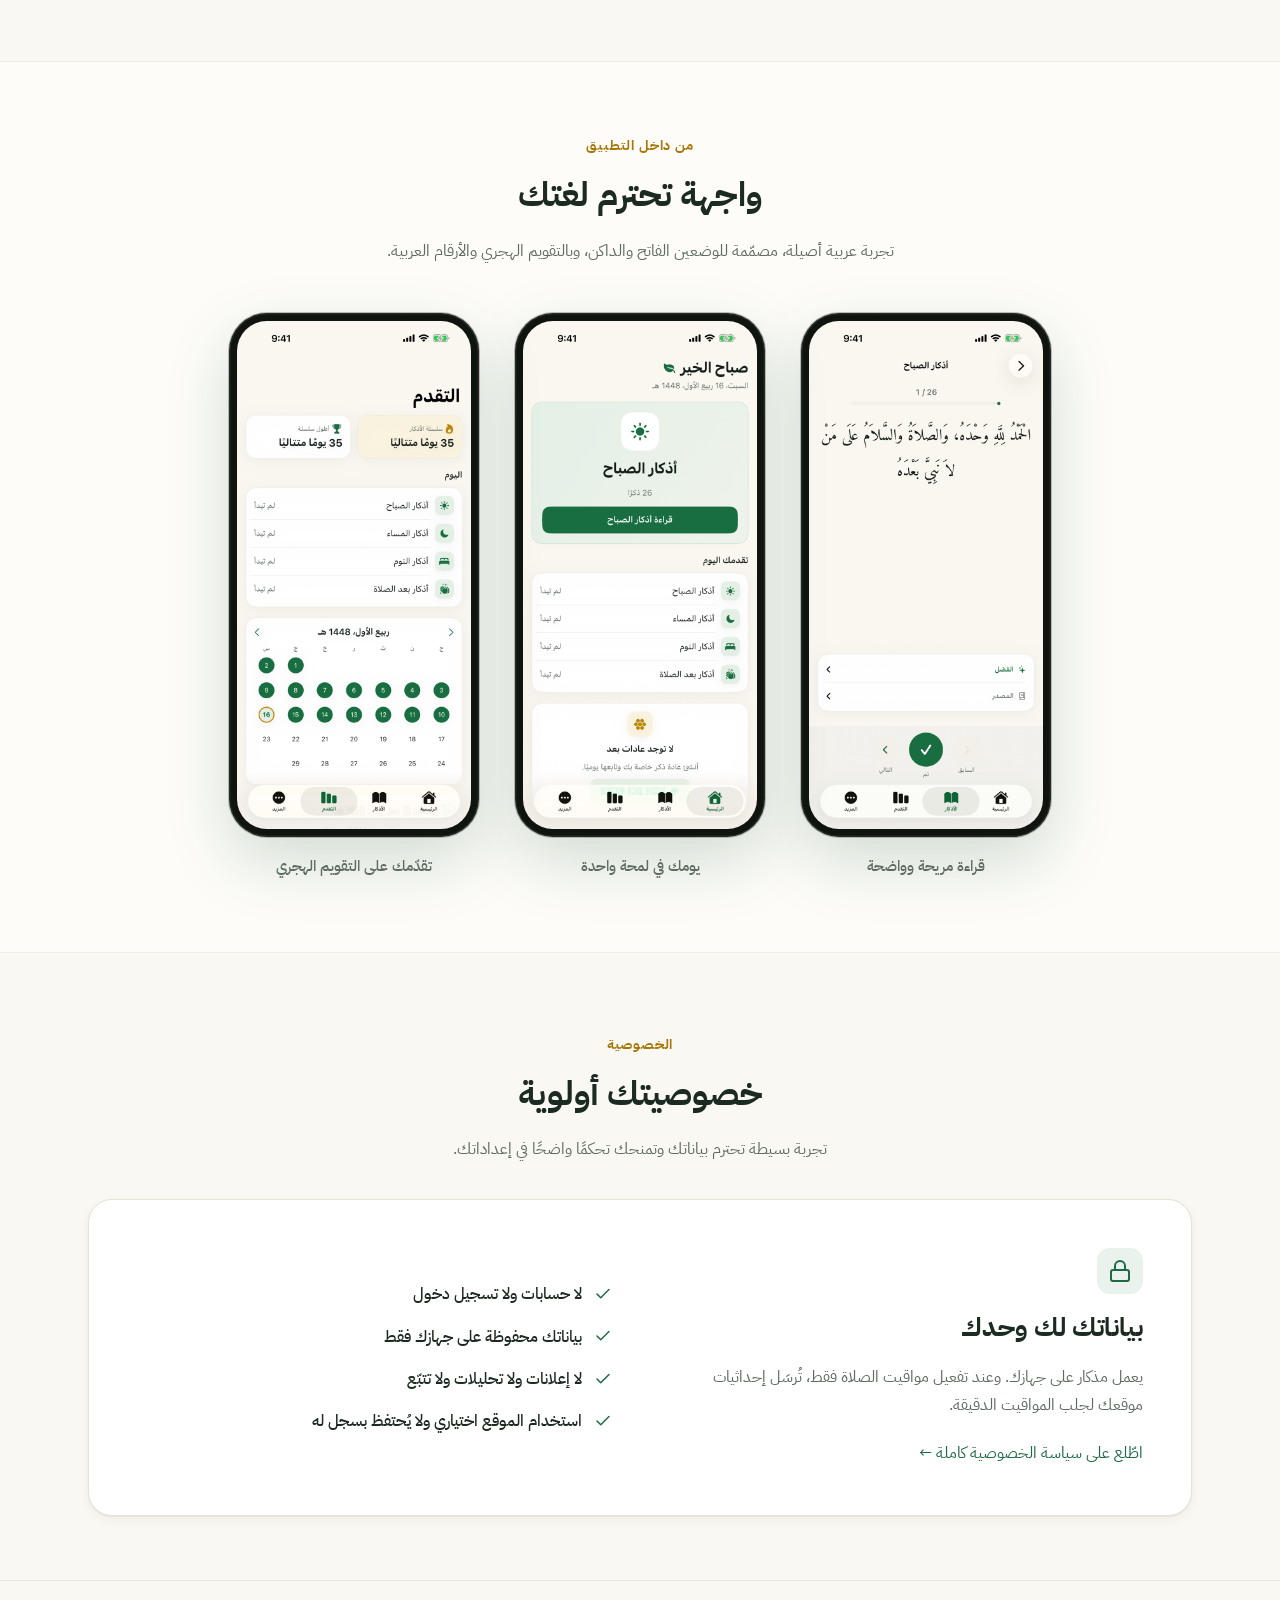
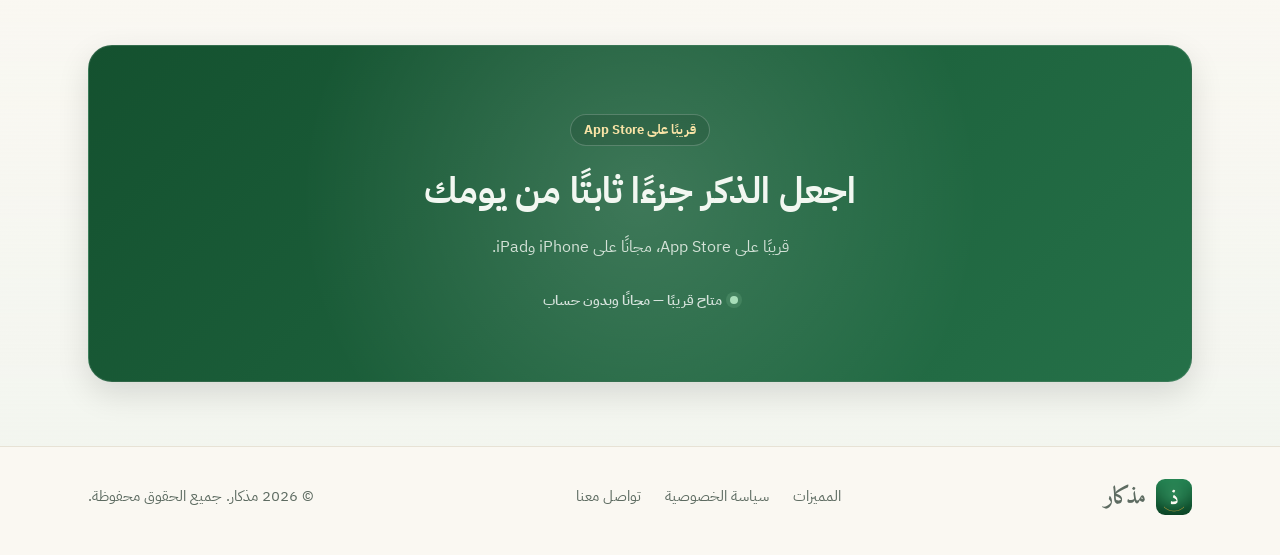
==== commit f46bdcdb: "Header: mobile drawer menu, contact link on home, tidy contact spacing" ====
--- a/index.html
+++ b/index.html
@@ -25,7 +25,8 @@
 function toggleTheme(){var r=document.documentElement,d=r.dataset.theme?r.dataset.theme==="dark":matchMedia("(prefers-color-scheme: dark)").matches,n=d?"light":"dark";r.dataset.theme=n;try{localStorage.setItem("mithkar-theme",n)}catch(e){}applyShotTheme()}
 document.addEventListener("DOMContentLoaded",applyShotTheme);
 </script>
-<link rel="stylesheet" href="styles.css?v=20260829.6">
+<link rel="stylesheet" href="styles.css?v=20260829.8">
+<script defer src="nav.js?v=1"></script>
 </head>
 <body>
 
@@ -37,14 +38,22 @@
       <img src="assets/icon.png" alt="أيقونة مذكار">
       <span class="name">مذكار</span>
     </a>
-    <nav class="nav">
-      <a href="#features" class="hide-mobile">المميزات</a>
-      <a href="#screens" class="hide-mobile">من داخل التطبيق</a>
-      <a href="privacy.html">الخصوصية</a>
-      <button class="theme-toggle" type="button" onclick="toggleTheme()" aria-label="تبديل المظهر" title="تبديل المظهر"><svg class="icon icon-sm icon-sun" aria-hidden="true" viewBox="0 0 24 24"><circle cx="12" cy="12" r="4"/><path d="M12 2v2"/><path d="M12 20v2"/><path d="m4.93 4.93 1.41 1.41"/><path d="m17.66 17.66 1.41 1.41"/><path d="M2 12h2"/><path d="M20 12h2"/><path d="m6.34 17.66-1.41 1.41"/><path d="m19.07 4.93-1.41 1.41"/></svg><svg class="icon icon-sm icon-moon" aria-hidden="true" viewBox="0 0 24 24"><path d="M12 3a6 6 0 0 0 9 9 9 9 0 1 1-9-9Z"/></svg></button>
-      <a href="en.html" class="lang">English</a>
-    </nav>
-  </div>
+    <div class="header-right">
+      <nav class="nav" id="site-nav">
+        <button class="nav-close" type="button" aria-label="إغلاق القائمة"><svg class="icon" aria-hidden="true" viewBox="0 0 24 24"><path d="M18 6 6 18"/><path d="m6 6 12 12"/></svg></button>
+        <a href="#features" class="hide-mobile">المميزات</a>
+        <a href="#screens" class="hide-mobile">من داخل التطبيق</a>
+        <a href="privacy.html">الخصوصية</a>
+        <a href="contact.html">تواصل معنا</a>
+      </nav>
+      <div class="header-actions">
+        <button class="theme-toggle" type="button" onclick="toggleTheme()" aria-label="تبديل المظهر" title="تبديل المظهر"><svg class="icon icon-sm icon-sun" aria-hidden="true" viewBox="0 0 24 24"><circle cx="12" cy="12" r="4"/><path d="M12 2v2"/><path d="M12 20v2"/><path d="m4.93 4.93 1.41 1.41"/><path d="m17.66 17.66 1.41 1.41"/><path d="M2 12h2"/><path d="M20 12h2"/><path d="m6.34 17.66-1.41 1.41"/><path d="m19.07 4.93-1.41 1.41"/></svg><svg class="icon icon-sm icon-moon" aria-hidden="true" viewBox="0 0 24 24"><path d="M12 3a6 6 0 0 0 9 9 9 9 0 1 1-9-9Z"/></svg></button>
+        <a href="en.html" class="lang">English</a>
+        <button class="nav-toggle" type="button" aria-label="القائمة" aria-expanded="false" aria-controls="site-nav"><svg class="icon" aria-hidden="true" viewBox="0 0 24 24"><path d="M4 6h16"/><path d="M4 12h16"/><path d="M4 18h16"/></svg></button>
+      </div>
+    </div>
+  </div>
+  <div class="nav-scrim" hidden></div>
 </header>
 
 <main id="main-content">
--- a/styles.css
+++ b/styles.css
@@ -81,15 +81,21 @@
 /* ---------- header ---------- */
 .site-header {
   position: sticky; top: 0; z-index: 20;
+  border-bottom: 1px solid color-mix(in srgb, var(--line) 60%, transparent);
+}
+/* The frosted backdrop lives on a pseudo-element: backdrop-filter on the header
+   itself would make it the containing block for the fixed-position nav drawer. */
+.site-header::before {
+  content: ""; position: absolute; inset: 0; z-index: -1;
   background: color-mix(in srgb, var(--bg) 82%, transparent);
   -webkit-backdrop-filter: blur(14px); backdrop-filter: blur(14px);
-  border-bottom: 1px solid color-mix(in srgb, var(--line) 60%, transparent);
 }
 .site-header .wrap { display: flex; align-items: center; justify-content: space-between; height: 4.25rem; }
 .brand { display: flex; align-items: center; gap: .65rem; color: var(--ink); }
 .brand img { width: 36px; height: 36px; border-radius: 9px; }
 .brand .name { font-family: "Amiri", serif; font-weight: 700; font-size: 1.45rem; line-height: 1; }
 .brand .name-latin { font-weight: 700; font-size: 1.15rem; }
+.header-right, .header-actions { display: flex; align-items: center; gap: 1.75rem; }
 .nav { display: flex; align-items: center; gap: 1.75rem; font-size: .95rem; font-weight: 500; }
 .nav a { color: var(--muted); transition: color .15s; }
 .nav a:hover { color: var(--ink); }
@@ -294,7 +300,7 @@
 .contact-card .icon-tile { margin-inline: auto; }
 .contact-email {
   display: flex; align-items: center; justify-content: center;
-  gap: .75rem; flex-wrap: wrap; margin-top: .85rem;
+  gap: .75rem; flex-wrap: wrap; margin-block: .85rem 1.4rem;
 }
 .contact-email span {
   background: var(--green-soft); color: var(--green-ink);
@@ -302,13 +308,12 @@
   border-radius: var(--r-sm); padding: .55rem 1.1rem;
   font-weight: 600; unicode-bidi: isolate; user-select: all;
 }
-.btn-copy {
+.btn-mail {
   border: 1px solid var(--line); background: transparent; color: var(--ink);
   border-radius: var(--r-sm); padding: .55rem 1.2rem;
-  font: inherit; font-weight: 600; cursor: pointer;
-}
-.btn-copy:hover { border-color: var(--green); color: var(--green); }
-.copy-status { min-height: 1.6rem; margin-top: .6rem; color: var(--green); font-weight: 600; }
+  font: inherit; font-weight: 600;
+}
+.btn-mail:hover { border-color: var(--green); color: var(--green); text-decoration: none; }
 .plain-list { margin-block: .5rem 0; padding-inline-start: 1.25rem; color: var(--muted); }
 
 @media (max-width: 56rem) {
@@ -333,6 +338,42 @@
   .site-footer .wrap { justify-content: center; text-align: center; }
 }
 
+/* mobile drawer navigation */
+.nav-toggle, .nav-close {
+  display: none;
+  width: 2.3rem; height: 2.3rem; border-radius: 999px;
+  border: 1px solid var(--line); background: transparent; color: var(--ink);
+  place-items: center; cursor: pointer; padding: 0;
+}
+.nav-toggle:hover, .nav-close:hover { border-color: var(--green); color: var(--green); }
+.nav-scrim {
+  position: fixed; inset: 0; z-index: 25;
+  background: rgb(0 0 0 / .45);
+}
+.nav-scrim[hidden] { display: none; }
+
+@media (max-width: 48rem) {
+  .nav-toggle { display: grid; }
+  .header-right, .header-actions { gap: .7rem; }
+  .nav {
+    position: fixed; inset-block: 0; inset-inline-end: 0; z-index: 30;
+    width: min(80vw, 17rem);
+    flex-direction: column; align-items: flex-start;
+    gap: 1.5rem; font-size: 1rem;
+    padding: 1.15rem 1.75rem 2rem;
+    background: var(--bg);
+    border-inline-start: 1px solid var(--line);
+    box-shadow: var(--shadow-lg);
+    transform: translateX(100%);
+    transition: transform .25s ease;
+    overflow-y: auto;
+  }
+  [dir="rtl"] .nav { transform: translateX(-100%); }
+  .nav.open, [dir="rtl"] .nav.open { transform: translateX(0); }
+  .nav .hide-mobile { display: block; }
+  .nav-close { display: grid; align-self: flex-start; margin-bottom: .5rem; }
+}
+
 @media (prefers-reduced-motion: reduce) {
   html, html:focus-within { scroll-behavior: auto; }
   *, *::before, *::after { transition-duration: .01ms !important; animation-duration: .01ms !important; animation-iteration-count: 1 !important; }
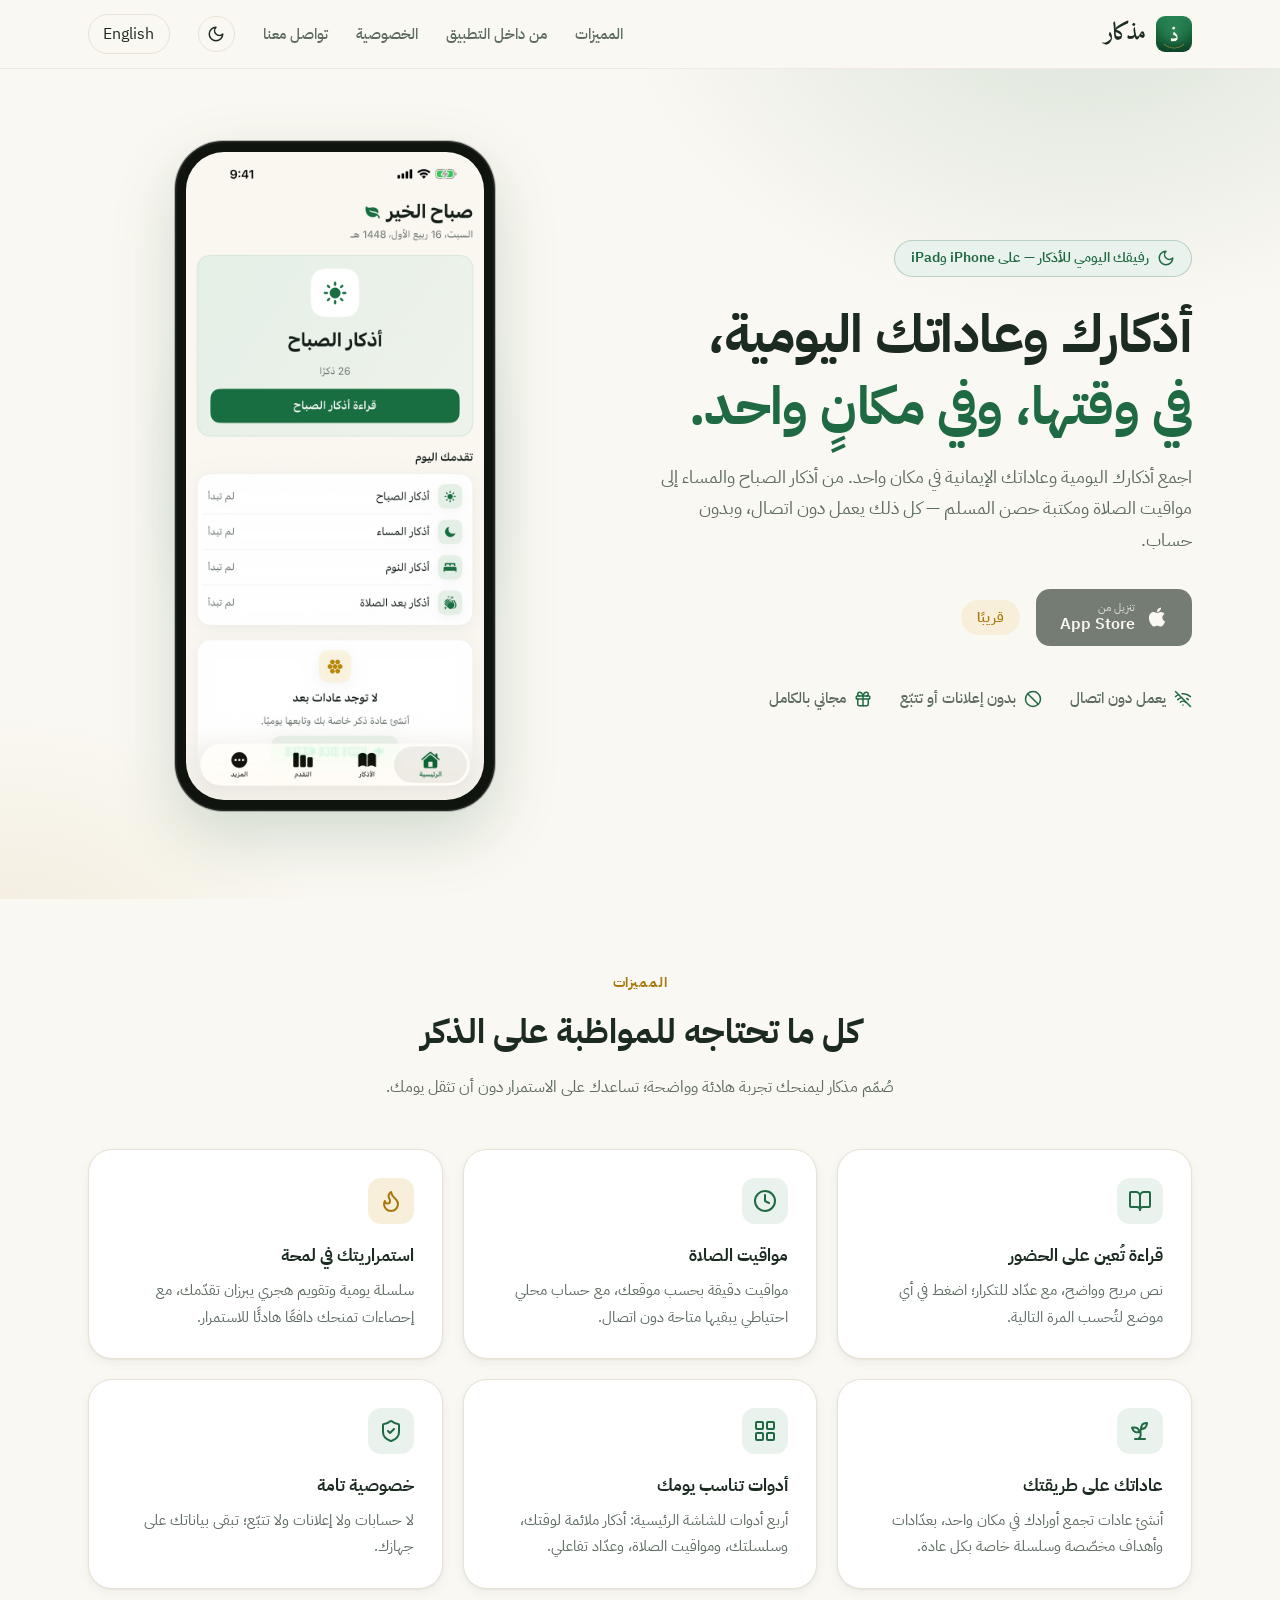
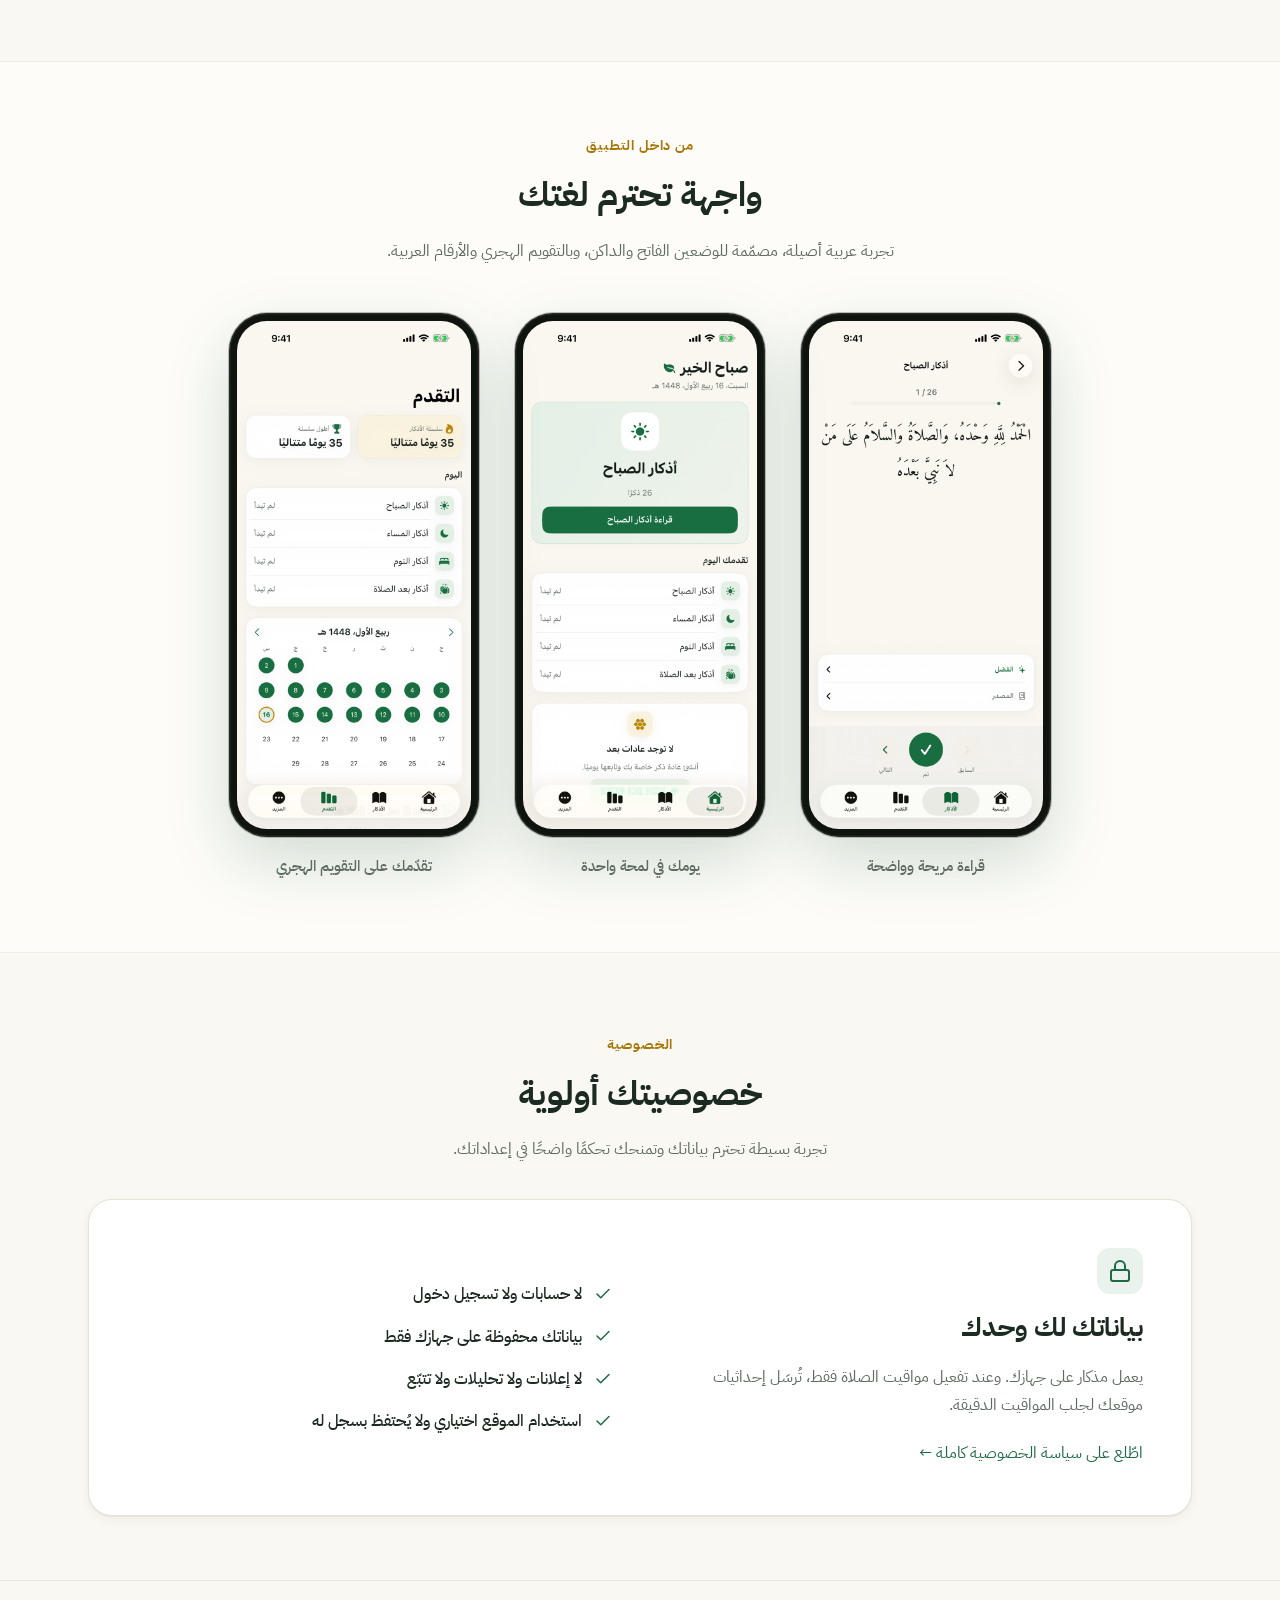
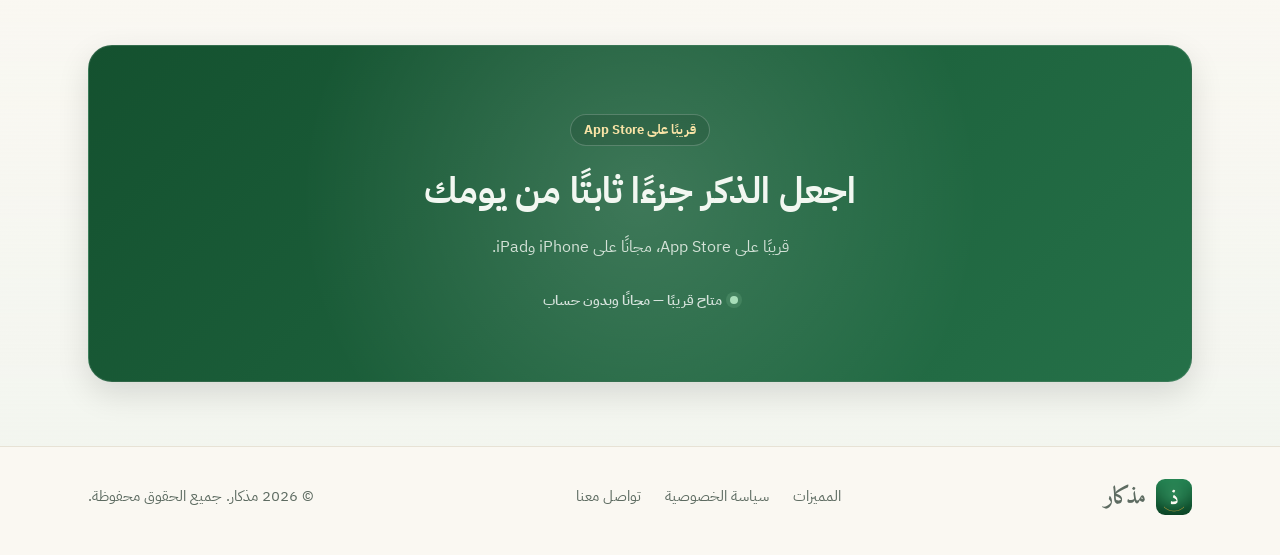
==== commit 01e0847b: "Drawer language link as plain accent text; restore top-bar language pill styling" ====
--- a/index.html
+++ b/index.html
@@ -25,14 +25,14 @@
 function toggleTheme(){var r=document.documentElement,d=r.dataset.theme?r.dataset.theme==="dark":matchMedia("(prefers-color-scheme: dark)").matches,n=d?"light":"dark";r.dataset.theme=n;try{localStorage.setItem("mithkar-theme",n)}catch(e){}applyShotTheme()}
 document.addEventListener("DOMContentLoaded",applyShotTheme);
 </script>
-<link rel="stylesheet" href="styles.css?v=20260829.8">
+<link rel="stylesheet" href="styles.css?v=20260829.10">
 <script defer src="nav.js?v=1"></script>
 </head>
 <body>
 
 <a class="skip-link" href="#main-content">انتقل إلى المحتوى الرئيسي</a>
 
-<header class="site-header">
+<header class="site-header has-drawer">
   <div class="wrap">
     <a class="brand" href="index.html" aria-label="مذكار — الرئيسية">
       <img src="assets/icon.png" alt="أيقونة مذكار">
@@ -45,6 +45,7 @@
         <a href="#screens" class="hide-mobile">من داخل التطبيق</a>
         <a href="privacy.html">الخصوصية</a>
         <a href="contact.html">تواصل معنا</a>
+        <a href="en.html" class="lang-drawer">English</a>
       </nav>
       <div class="header-actions">
         <button class="theme-toggle" type="button" onclick="toggleTheme()" aria-label="تبديل المظهر" title="تبديل المظهر"><svg class="icon icon-sm icon-sun" aria-hidden="true" viewBox="0 0 24 24"><circle cx="12" cy="12" r="4"/><path d="M12 2v2"/><path d="M12 20v2"/><path d="m4.93 4.93 1.41 1.41"/><path d="m17.66 17.66 1.41 1.41"/><path d="M2 12h2"/><path d="M20 12h2"/><path d="m6.34 17.66-1.41 1.41"/><path d="m19.07 4.93-1.41 1.41"/></svg><svg class="icon icon-sm icon-moon" aria-hidden="true" viewBox="0 0 24 24"><path d="M12 3a6 6 0 0 0 9 9 9 9 0 1 1-9-9Z"/></svg></button>
--- a/styles.css
+++ b/styles.css
@@ -99,11 +99,11 @@
 .nav { display: flex; align-items: center; gap: 1.75rem; font-size: .95rem; font-weight: 500; }
 .nav a { color: var(--muted); transition: color .15s; }
 .nav a:hover { color: var(--ink); }
-.nav .lang {
+.lang {
   border: 1px solid var(--line); border-radius: 999px;
   padding: .3rem .9rem; color: var(--ink);
 }
-.nav .lang:hover { border-color: var(--green); color: var(--green); }
+.lang:hover { border-color: var(--green); color: var(--green); }
 .theme-toggle {
   width: 2.3rem; height: 2.3rem; border-radius: 999px;
   border: 1px solid var(--line); background: transparent; color: var(--ink);
@@ -329,7 +329,7 @@
   .nav .hide-mobile { display: none; }
   .site-header .wrap { height: 4rem; padding-inline: 1rem; }
   .brand img { width: 32px; height: 32px; }
-  .nav .lang { padding-inline: .7rem; }
+  .lang { padding-inline: .7rem; }
   .section { padding-block: 3.5rem; }
   .privacy-grid { padding: 1.5rem; }
   .privacy-section { padding-block: 3.5rem; }
@@ -351,6 +351,7 @@
   background: rgb(0 0 0 / .45);
 }
 .nav-scrim[hidden] { display: none; }
+.lang-drawer { display: none; }
 
 @media (max-width: 48rem) {
   .nav-toggle { display: grid; }
@@ -372,6 +373,12 @@
   .nav.open, [dir="rtl"] .nav.open { transform: translateX(0); }
   .nav .hide-mobile { display: block; }
   .nav-close { display: grid; align-self: flex-start; margin-bottom: .5rem; }
+  /* Pages with a drawer move the language switch into it, set apart by colour
+     rather than a border; pages without one keep the pill in the top bar. */
+  .lang-drawer { display: inline-flex; }
+  .nav .lang-drawer { color: var(--green); }
+  .nav .lang-drawer:hover { color: var(--green-deep); }
+  .has-drawer .header-actions .lang { display: none; }
 }
 
 @media (prefers-reduced-motion: reduce) {
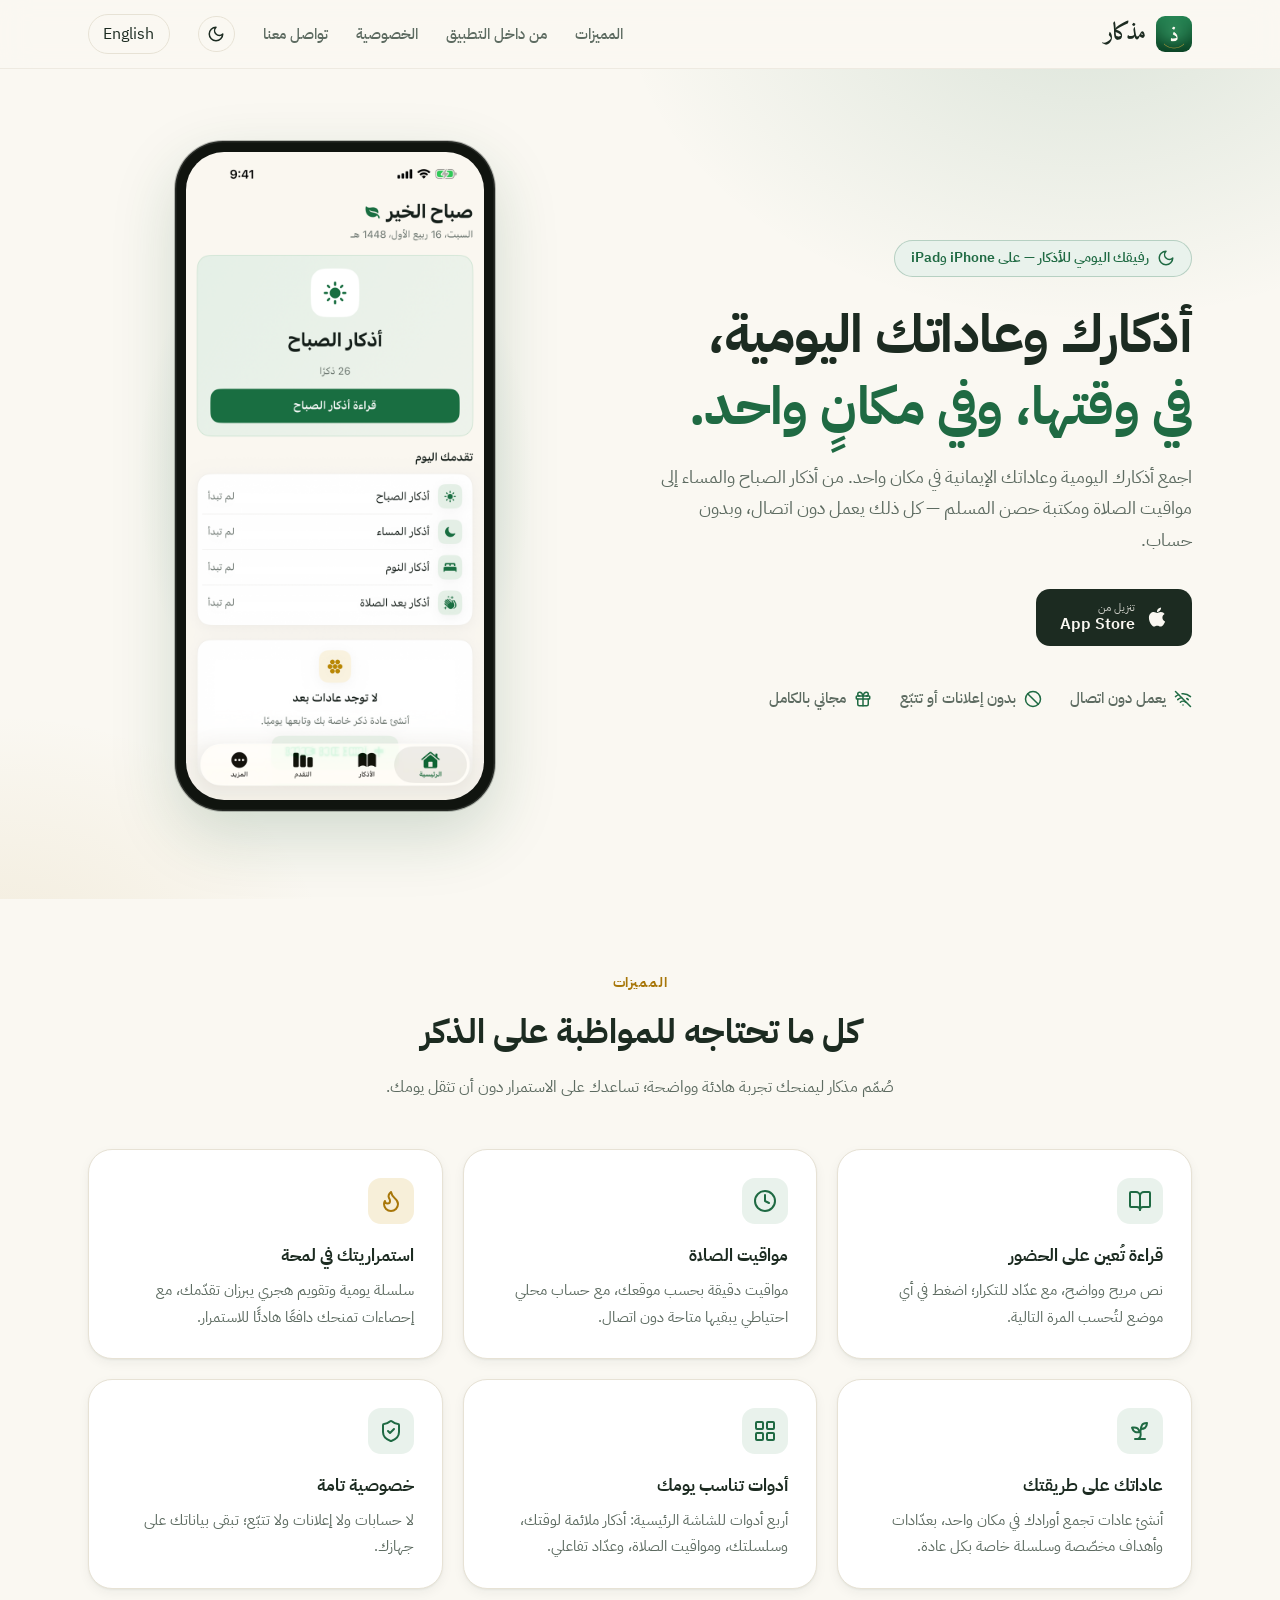
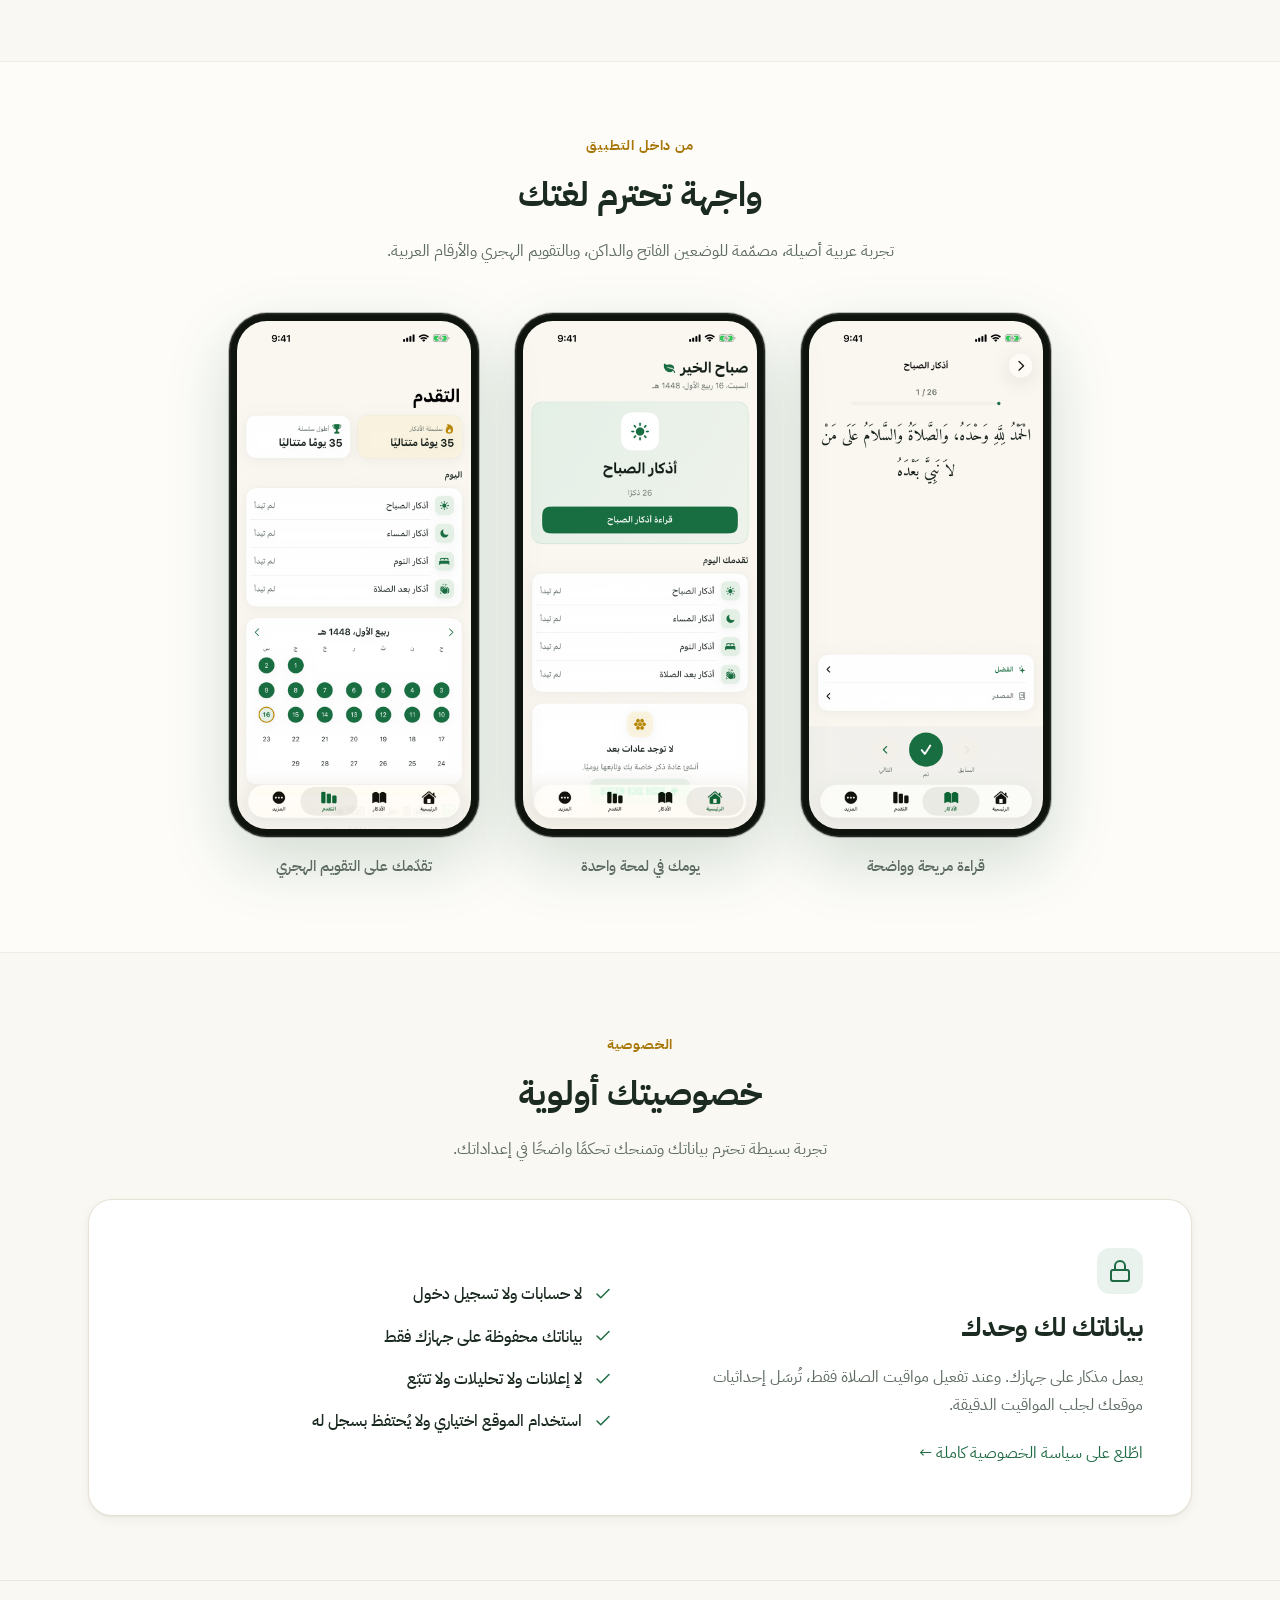
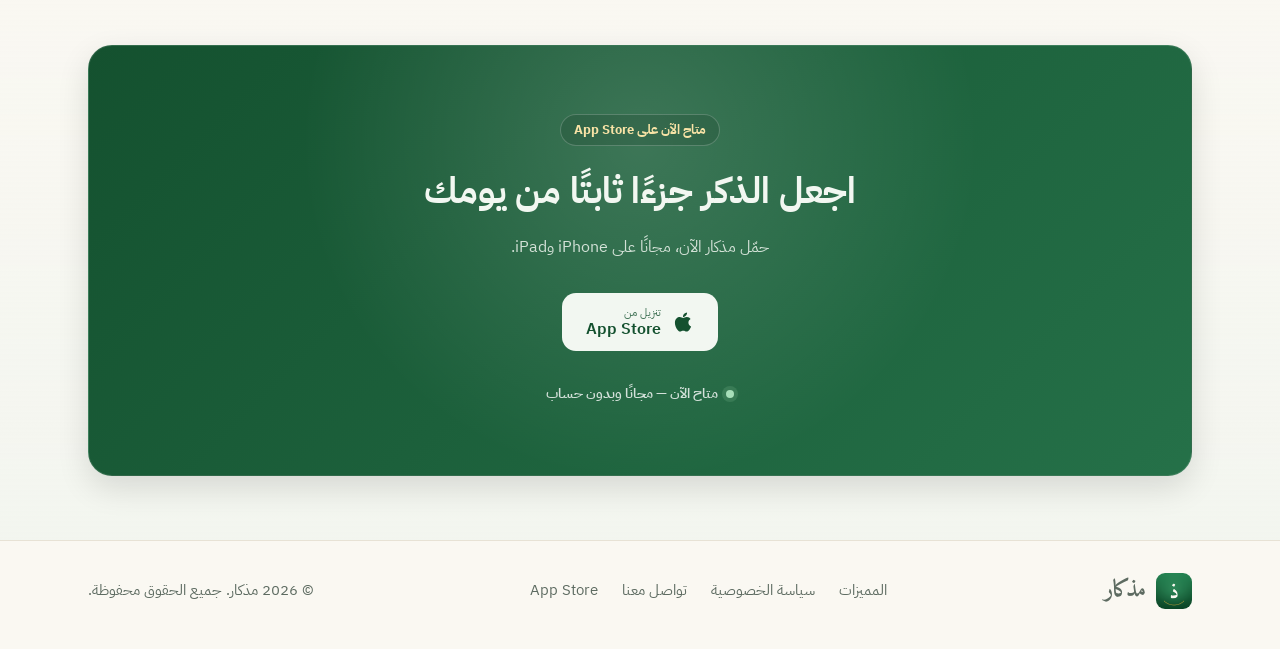
==== commit 117811e5: "App is live: link the real App Store listing Replace the disabled "coming soon" store badge with a r" ====
--- a/index.html
+++ b/index.html
@@ -25,7 +25,7 @@
 function toggleTheme(){var r=document.documentElement,d=r.dataset.theme?r.dataset.theme==="dark":matchMedia("(prefers-color-scheme: dark)").matches,n=d?"light":"dark";r.dataset.theme=n;try{localStorage.setItem("mithkar-theme",n)}catch(e){}applyShotTheme()}
 document.addEventListener("DOMContentLoaded",applyShotTheme);
 </script>
-<link rel="stylesheet" href="styles.css?v=20260829.10">
+<link rel="stylesheet" href="styles.css?v=20260902.3">
 <script defer src="nav.js?v=1"></script>
 </head>
 <body>
@@ -68,11 +68,10 @@
       <h1>أذكارك وعاداتك اليومية،<br><span class="accent">في وقتها، وفي مكانٍ واحد.</span></h1>
       <p class="lede">اجمع أذكارك اليومية وعاداتك الإيمانية في مكان واحد. من أذكار الصباح والمساء إلى مواقيت الصلاة ومكتبة حصن المسلم — كل ذلك يعمل دون اتصال، وبدون حساب.</p>
       <div class="cta-row">
-        <div class="btn-store disabled" role="img" aria-label="مذكار متاح قريبًا على App Store">
+        <a class="btn-store" href="https://apps.apple.com/sa/app/mithkar-daily-adhkar/id6806499983" target="_blank" rel="noopener" aria-label="تنزيل مذكار من App Store">
           <svg viewBox="0 0 384 512" aria-hidden="true"><path d="M318.7 268.7c-.2-36.7 16.4-64.4 50-84.8-18.8-26.9-47.2-41.7-84.7-44.6-35.5-2.7-74.3 20.7-88.5 20.7-15 0-49.4-19.7-76.4-19.7C63.3 141.2 4 184.8 4 273.5q0 39.3 14.4 81.2c12.8 36.7 59 126.7 107.2 125.2 25.2-.6 43-17.9 75.8-17.9 31.8 0 48.3 17.9 76.4 17.9 48.6-.7 90.4-82.5 102.6-119.3-65.2-30.7-61.7-90-61.7-91.9zm-56.6-164.2c27.3-32.4 24.8-61.9 24-72.5-24.1 1.4-52 16.4-67.9 34.9-17.5 19.8-27.8 44.3-25.6 71.9 26.1 2 49.9-11.4 69.5-34.3z"/></svg>
           <span class="two-line"><small>تنزيل من</small>App Store</span>
-        </div>
-        <span class="soon">قريبًا</span>
+        </a>
       </div>
       <div class="trust-row">
         <span><svg class="icon icon-sm" viewBox="0 0 24 24"><path d="M12 20h.01"/><path d="M8.5 16.429a5 5 0 0 1 7 0"/><path d="M5 12.859a10 10 0 0 1 5.17-2.69"/><path d="M19 12.859a10 10 0 0 0-2.007-1.523"/><path d="M2 8.82a15 15 0 0 1 4.177-2.643"/><path d="M22 8.82a15 15 0 0 0-11.288-3.764"/><path d="m2 2 20 20"/></svg> يعمل دون اتصال</span>
@@ -179,10 +178,14 @@
 <section class="final-cta-section" aria-labelledby="cta-title">
   <div class="wrap">
     <div class="cta-band">
-      <span class="cta-kicker">قريبًا على App Store</span>
+      <span class="cta-kicker">متاح الآن على App Store</span>
       <h2 id="cta-title">اجعل الذكر جزءًا ثابتًا من يومك</h2>
-      <p>قريبًا على App Store، مجانًا على iPhone وiPad.</p>
-      <div class="cta-availability"><span aria-hidden="true"></span> متاح قريبًا — مجانًا وبدون حساب</div>
+      <p>حمّل مذكار الآن، مجانًا على iPhone وiPad.</p>
+      <a class="btn-store btn-store-invert" href="https://apps.apple.com/sa/app/mithkar-daily-adhkar/id6806499983" target="_blank" rel="noopener" aria-label="تنزيل مذكار من App Store">
+        <svg viewBox="0 0 384 512" aria-hidden="true"><path d="M318.7 268.7c-.2-36.7 16.4-64.4 50-84.8-18.8-26.9-47.2-41.7-84.7-44.6-35.5-2.7-74.3 20.7-88.5 20.7-15 0-49.4-19.7-76.4-19.7C63.3 141.2 4 184.8 4 273.5q0 39.3 14.4 81.2c12.8 36.7 59 126.7 107.2 125.2 25.2-.6 43-17.9 75.8-17.9 31.8 0 48.3 17.9 76.4 17.9 48.6-.7 90.4-82.5 102.6-119.3-65.2-30.7-61.7-90-61.7-91.9zm-56.6-164.2c27.3-32.4 24.8-61.9 24-72.5-24.1 1.4-52 16.4-67.9 34.9-17.5 19.8-27.8 44.3-25.6 71.9 26.1 2 49.9-11.4 69.5-34.3z"/></svg>
+        <span class="two-line"><small>تنزيل من</small>App Store</span>
+      </a>
+      <div class="cta-availability"><span aria-hidden="true"></span> متاح الآن — مجانًا وبدون حساب</div>
     </div>
   </div>
 </section>
@@ -198,6 +201,7 @@
       <a href="#features">المميزات</a>
       <a href="privacy.html">سياسة الخصوصية</a>
       <a href="contact.html">تواصل معنا</a>
+      <a href="https://apps.apple.com/sa/app/mithkar-daily-adhkar/id6806499983" target="_blank" rel="noopener">App Store</a>
     </nav>
     <span>© 2026 مذكار. جميع الحقوق محفوظة.</span>
   </div>
--- a/styles.css
+++ b/styles.css
@@ -129,13 +129,12 @@
 .btn-store svg { width: 22px; height: 22px; fill: currentColor; }
 .btn-store .two-line { display: flex; flex-direction: column; align-items: flex-start; }
 .btn-store .two-line small { font-size: .68rem; font-weight: 400; opacity: .8; }
-.btn-store.disabled { opacity: .6; cursor: default; }
-.soon {
-  display: inline-flex; align-items: center; gap: .4rem;
-  background: var(--gold-soft); color: var(--gold);
-  border-radius: 999px; padding: .35rem 1rem;
-  font-size: .85rem; font-weight: 600;
-}
+.btn-store { transition: transform .15s ease, box-shadow .15s ease, opacity .15s ease; }
+.btn-store:hover { opacity: .92; transform: translateY(-1px); box-shadow: 0 8px 20px rgb(0 0 0 / .16); }
+.btn-store:active { transform: translateY(0); box-shadow: none; }
+/* on the dark closing band the ink/bg pair inverts */
+.btn-store-invert { background: var(--cta-text); color: var(--cta-from); }
+.btn-store-invert:hover { box-shadow: 0 8px 20px rgb(0 0 0 / .24); }
 
 /* ---------- hero ---------- */
 .hero { position: relative; overflow: clip; }
@@ -271,7 +270,8 @@
   color: #F8E3A6; background: rgb(0 0 0 / .1); font-size: .82rem; font-weight: 700;
 }
 .cta-band h2 { font-size: clamp(1.7rem, 3vw, 2.25rem); margin: .85rem 0 .65rem; }
-.cta-band p { opacity: .84; max-width: 34rem; margin: 0 auto 1.5rem; }
+.cta-band p { opacity: .84; max-width: 34rem; margin: 0 auto; }
+.cta-band .btn-store { display: flex; width: max-content; margin: 2rem auto 1.75rem; }
 .cta-availability { display: inline-flex; align-items: center; gap: .5rem; font-size: .9rem; font-weight: 600; color: rgb(255 255 255 / .8); }
 .cta-availability > span { width: .5rem; height: .5rem; border-radius: 50%; background: #A7DEB9; box-shadow: 0 0 0 4px rgb(167 222 185 / .14); }
 
@@ -283,7 +283,8 @@
   flex-wrap: wrap; gap: 1rem; padding-block: 2rem 2.5rem;
   color: var(--muted); font-size: .92rem;
 }
-.site-footer nav { display: flex; gap: 1.5rem; }
+.site-footer nav { display: flex; flex-wrap: wrap; justify-content: center; gap: 1.5rem; }
+.site-footer nav a { white-space: nowrap; }
 .site-footer a { color: var(--muted); }
 .site-footer a:hover { color: var(--green); }
 
